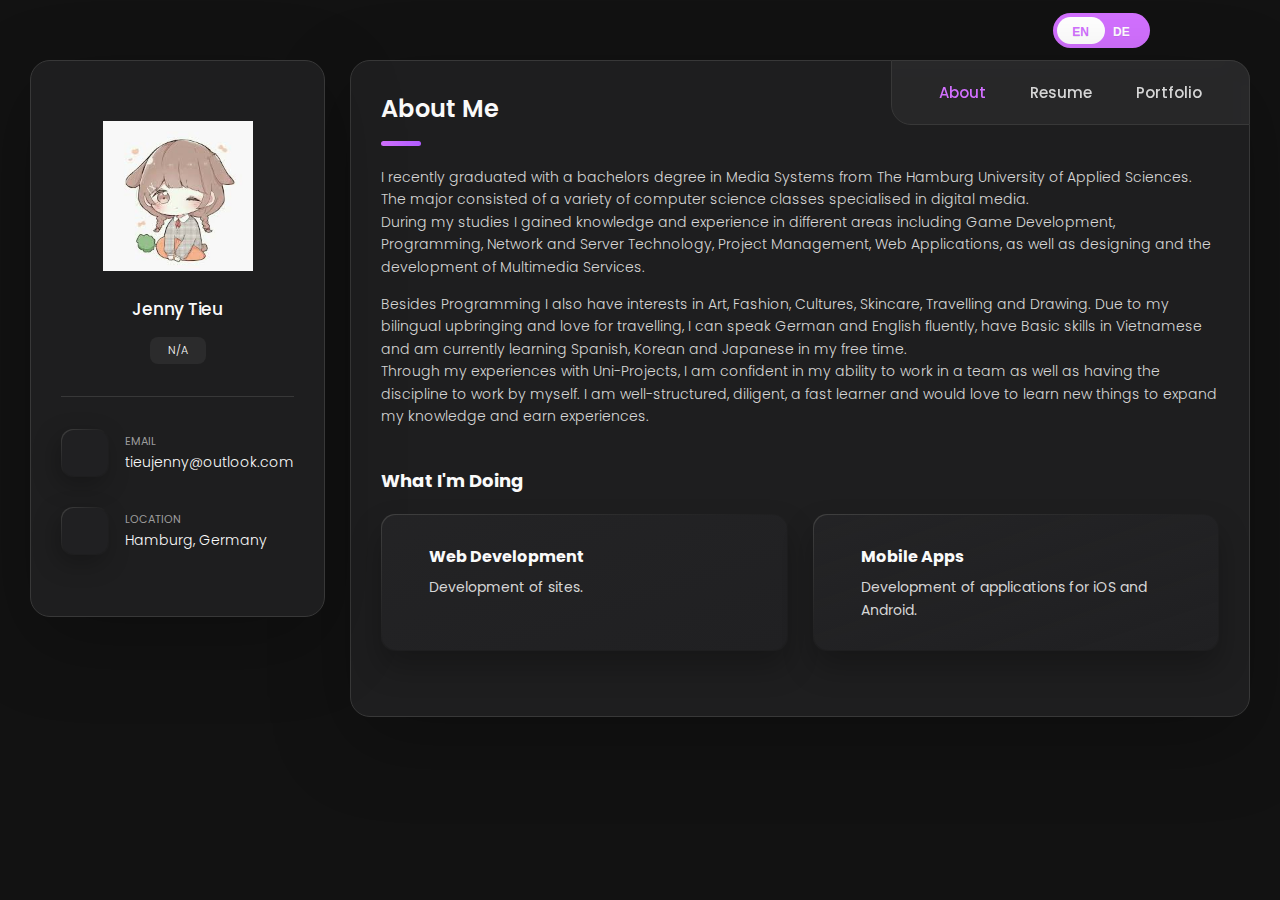
==== index.html @ e211e8f2 "src cor" ====
<!DOCTYPE html>
<html lang="en" class="dark">

<head>
  <meta charset="UTF-8">
  <meta http-equiv="X-UA-Compatible" content="IE=edge">
  <meta name="viewport" content="width=device-width, initial-scale=1.0">
  <title>Jenny - Personal Portfolio</title>

  <!--
    - custom css link
  -->
  <link rel="stylesheet" href="./assets/css/style.css">

  <!--
    - google font link
  -->
  <link rel="preconnect" href="https://fonts.googleapis.com">
  <link rel="preconnect" href="https://fonts.gstatic.com" crossorigin>
  <link href="https://fonts.googleapis.com/css2?family=Poppins:wght@300;400;500;600&display=swap" rel="stylesheet">
</head>

<body>

  <!--
    - #MAIN
  -->
  <div class="element">
    <div class="language-switch">
      <input id="language-toggle" class="check-language-toggle check-language-toggle-round-flat" type="checkbox">
      <label for="language-toggle"></label>
      <span class="on">EN</span>
      <span class="off">DE</span>
    </div>

    <div class="toggle-container">
      <button class="theme-btn light" onclick="setTheme('light')" title="Light mode">
        <ion-icon name="sunny" size="large" color="light"></ion-icon>
      </button>
      <button class="theme-btn dark" onclick="setTheme('dark')" title="Dark mode">
        <ion-icon name="moon" size="large" color="dark"></ion-icon>
      </button>
    </div>

  </div>
  <main>

    <!--
      - #SIDEBAR
    -->


    <aside class="sidebar" data-sidebar>

      <div class="sidebar-info">

        <figure class="avatar-box">
          <img src="./assets/images/images.jpg" alt="Jenny Tieu" width="80">
        </figure>

        <div class="info-content">
          <h1 class="name" title="Jenny Tieu">Jenny Tieu</h1>

          <p class="title">N/A</p>
        </div>

        <button class="info_more-btn" data-sidebar-btn>
          <span>Show Contacts</span>

          <ion-icon name="chevron-down"></ion-icon>
        </button>

      </div>

      <div class="sidebar-info_more">

        <div class="separator"></div>

        <ul class="contacts-list">

          <li class="contact-item">

            <div class="icon-box">
              <ion-icon name="mail-outline"></ion-icon>
            </div>

            <div class="contact-info">
              <p class="contact-title">Email</p>

              <a href="mailto:tieujenny@outlook.com?subject=Feedback&body=Message"
                class="contact-link">tieujenny@outlook.com</a>
            </div>

          </li>




          <li class="contact-item">

            <div class="icon-box">
              <ion-icon name="location-outline"></ion-icon>
            </div>

            <div class="contact-info">
              <p class="contact-title" engText style="display: block;">Location</p>
              <p class="contact-title" deText style="display: none;">Standort</p>

              <address engText style="display: block;">Hamburg, Germany</address>
              <address deText style="display: none;">Hamburg, Deutschland</address>
            </div>

          </li>

        </ul>

        <div class="separator"></div>



      </div>

    </aside>





    <!--
      - #main-content
    -->

    <div class="main-content">

      <!--
        - #NAVBAR
      -->

      <nav class="navbar">

        <ul class="navbar-list">

          <li class="navbar-item">
            <button class="navbar-link  active" data-nav-link>About</button>
          </li>

          <li class="navbar-item">
            <button class="navbar-link" data-nav-link>Resume</button>
          </li>

          <li class="navbar-item">
            <button class="navbar-link" data-nav-link>Portfolio</button>
          </li>

        </ul>

      </nav>





      <!--
        - #ABOUT
      -->

      <article class="about  active" data-page="about">

        <header>
          <h2 class="h2 article-title" engText style="display: block;">About me</h2>
          <h2 class="h2 article-title" deText style="display: none;">Über mich</h2>
        </header>

        <section class="about-text">
          <p engText style="display: block;">
            I recently graduated with a bachelors degree in Media Systems from The Hamburg University of Applied
            Sciences. The major consisted of a variety of computer science classes specialised in digital media. <br>
            During my studies I gained knowledge and experience in different areas including Game Development,
            Programming, Network and Server Technology, Project Management, Web Applications, as well as designing and
            the development of Multimedia Services.
          </p>
          <p deText style="display: none;">
            Ich habe kürzlich meinen Bachelor in Media Systems an der Hochschule für Angewandte Wissenschaften Hamburg
            abgeschlossen. Das Studium bestand aus verschiedenen Informatikkursen mit Schwerpunkt auf digitalen
            Medien.<br>
            Während meines Studiums sammelte ich Kenntnisse und Erfahrungen in verschiedenen Bereichen, darunter
            Spieleentwicklung, Programmierung, Netzwerk- und Servertechnologie, Projektmanagement, Webanwendungen sowie
            Design und Entwicklung von Multimediadiensten.
          </p>
          <p engText style="display: block;">
            Besides Programming I also have interests in Art, Fashion, Cultures, Skincare, Travelling and Drawing. Due
            to my bilingual upbringing and love for travelling, I can speak German and English fluently, have Basic
            skills in Vietnamese and am currently learning Spanish, Korean and Japanese in my free time.<br>
            Through my experiences with Uni-Projects, I am confident in my ability to work in a team as well as having
            the discipline to work by myself. I am well-structured, diligent, a fast learner and would love to learn new
            things to expand my knowledge and earn experiences.
          </p>
          <p deText style="display: none;">
            Neben dem Programmieren interessiere ich mich auch für Kunst, Mode, Kulturen, Hautpflege, Reisen und
            Zeichnen. Aufgrund meiner zweisprachigen Erziehung und meiner Liebe zum Reisen spreche ich fließend Deutsch
            und Englisch, verfüge über Grundkenntnisse in Vietnamesisch und lerne derzeit in meiner Freizeit Spanisch,
            Koreanisch und Japanisch.<br>
            Durch meine Erfahrungen mit Uni-Projekten bin ich zuversichtlich, dass ich sowohl im Team arbeiten kann als
            auch die Disziplin habe, alleine zu arbeiten. Ich bin strukturiert, fleißig, lerne schnell und würde gerne
            Neues lernen, um mein Wissen zu erweitern und Erfahrungen zu sammeln.
          </p>
        </section>


        <!--
          - service
        -->

        <section class="service">

          <h3 class="h3 service-title" engText style="display: block;">What i'm doing</h3>
          <h3 class="h3 service-title" deText style="display: none;">Was ich mache</h3>

          <ul class="service-list">


            <li class="service-item">

              <div class="service-icon-box">
                <ion-icon class="big-icons" name="code-working-outline"></ion-icon>
              </div>

              <div class="service-content-box">
                <h4 class="h4 service-item-title" engText style="display: block;">Web development</h4>
                <h4 class="h4 service-item-title" deText style="display: none;">Webentwicklung</h4>

                <p class="service-item-text" engText style="display: block;">
                  Development of sites.
                </p>
                <p class="service-item-text" deText style="display: none;">
                  Erstellen von Webseiten.
                </p>
              </div>

            </li>

            <li class="service-item">

              <div class="service-icon-box">
                <ion-icon class="big-icons" name="phone-portrait-outline"></ion-icon>
              </div>

              <div class="service-content-box">
                <h4 class="h4 service-item-title" engText style="display: block;">Mobile apps</h4>
                <h4 class="h4 service-item-title" deText style="display: none;">Mobile Apps</h4>

                <p class="service-item-text" engText style="display: block;">
                  Development of applications for iOS and Android.
                </p>
                <p class="service-item-text" deText style="display: none;">
                  Entwicklung von Anwendungen für iOS und Android.
                </p>
              </div>

            </li>


          </ul>

        </section>





      </article>





      <!--
        - #RESUME
      -->

      <article class="resume" data-page="resume">

        <header>
          <h2 class="h2 article-title">Resume</h2>
        </header>

        <section class="timeline">

          <div class="title-wrapper">
            <div class="icon-box">
              <ion-icon name="book-outline"></ion-icon>
            </div>

            <h3 class="h3" engText style="display: block;">Education</h3>
            <h3 class="h3" deText style="display: none;">Ausbildung</h3>
          </div>

          <ol class="timeline-list">

            <li class="timeline-item">

              <h4 class="h4 timeline-item-title" engText style="display: block;">Hamburg University of Applied Sciences
              </h4>
              <h4 class="h4 timeline-item-title" deText style="display: none;">Hochschule für Angewandte Wissenschaften
                Hamburg</h4>

              <span>2019 — 2024</span>

              <p class="timeline-text" engText style="display: block;">
                Bachelor of Science (B.Sc.)<br>
                • Major: Media Systems<br>
                • Department: Medientechnik<br>
                • Bachelor-Thesis: „Text-to-Image: Potentials and challenges for the commercial application of
                Image generators“<br>
                • Final Grade: 1.6 (good)

              </p>
              <p class="timeline-text" deText style="display: none;">
                Bachelor of Science (B.Sc.)<br>
                • Studiengang: Media Systems<br>
                • Department: Medientechnik<br>
                • Bachelor-Thesis: „Text-to-Image: Potenziale und Herausforderungen für die kommerzielle Anwendung von
                Bildgeneratoren“<br>
                • Abschlussnote: 1.6 (gut)

              </p>

            </li>


            <li class="timeline-item">

              <h4 class="h4 timeline-item-title">Sankt-Ansgar-Schule</h4>

              <span>2008 — 2016</span>

              <p class="timeline-text" engText style="display: block;">
                state-recognized Catholic private school<br>
                • School Profile: Art/ History<br>
                • Advanced courses: Math, English<br>
                • Final Grade: 1.8 (good)
              </p>

              <p class="timeline-text" deText style="display: none;">
                staatlich anerkannte katholische Privatschule<br>
                • Oberstufenprofil: Kunst/ Geschichte<br>
                • Leistungskurse: Mathe, Englisch<br>
                • Abiturnote: 1.8 (gut)
              </p>

            </li>

          </ol>

        </section>

        <section class="timeline">

          <div class="title-wrapper">
            <div class="icon-box">
              <ion-icon name="construct-outline"></ion-icon>
            </div>

            <h3 class="h3" engText style="display: block;">Experience</h3>
            <h3 class="h3" deText style="display: none;">Erfahrungen</h3>
          </div>

          <ol class="timeline-list">


            <li class="timeline-item">

              <h4 class="h4 timeline-item-title">Student</h4>

              <span>? — Present</span>

              <p class="timeline-text" engText style="display: block;">
                I currently don't have any work experience besides having worked in retail for 1 1/2 years before
                starting my studies.
              </p>

              <p class="timeline-text" deText style="display: none;">
                Ich habe derzeit keine Berufserfahrung, außer dass ich vor Beginn meines Studiums 1 1/2 Jahre im
                Einzelhandel gearbeitet habe.
              </p>

            </li>

          </ol>

        </section>

        <section class="skill">

          <h3 class="h3 skills-title" engText style="display: block;">My skills</h3>
          <h3 class="h3 skills-title" deText style="display: none;">Meine Skills</h3>

          <ul class="skills-list content-card">

            <li class="skills-item">

              <div class="title-wrapper">
                <h5 class="h5">Something</h5>
                <data value="80">80%</data>
              </div>

              <div class="skill-progress-bg">
                <div class="skill-progress-fill" style="width: 80%;"></div>
              </div>

            </li>

            <li class="skills-item">

              <div class="title-wrapper">
                <h5 class="h5">Graphic design</h5>
                <data value="70">70%</data>
              </div>

              <div class="skill-progress-bg">
                <div class="skill-progress-fill" style="width: 70%;"></div>
              </div>

            </li>

            <li class="skills-item">

              <div class="title-wrapper">
                <h5 class="h5">Branding</h5>
                <data value="90">90%</data>
              </div>

              <div class="skill-progress-bg">
                <div class="skill-progress-fill" style="width: 90%;"></div>
              </div>

            </li>

            <li class="skills-item">

              <div class="title-wrapper">
                <h5 class="h5">WordPress</h5>
                <data value="50">50%</data>
              </div>

              <div class="skill-progress-bg">
                <div class="skill-progress-fill" style="width: 50%;"></div>
              </div>

            </li>

          </ul>

        </section>

      </article>





      <!--
        - #PORTFOLIO
      -->

      <article class="portfolio" data-page="portfolio">

        <header>
          <h2 class="h2 article-title">Portfolio</h2>
        </header>

        <section class="projects">

          <ul class="filter-list">

            <li class="filter-item">
              <button class="active" data-filter-btn>All</button>
            </li>

            <li class="filter-item">
              <button data-filter-btn>Applications</button>
            </li>

            <li class="filter-item">
              <button data-filter-btn>Web development</button>
            </li>

          </ul>

          <div class="filter-select-box">

            <button class="filter-select" data-select>

              <div class="select-value" data-selecct-value>Select category</div>

              <div class="select-icon">
                <ion-icon name="chevron-down"></ion-icon>
              </div>

            </button>

            <ul class="select-list">

              <li class="select-item">
                <button data-select-item>All</button>
              </li>

              <li class="select-item">
                <button data-select-item>Applications</button>
              </li>

              <li class="select-item">
                <button data-select-item>Web development</button>
              </li>

            </ul>

          </div>

          <ul class="project-list">

            <li class="project-item  active" data-filter-item data-category="web development">
              <a id="hanxiiiWebBtn" modalBtn>

                <figure class="project-img">
                  <div class="project-item-icon-box">
                    <ion-icon name="eye-outline"></ion-icon>
                  </div>

                  <img src="./assets/images/dark_red_logo.png" alt="finance" loading="lazy">
                </figure>

                <h3 class="project-title">Hanxiii - Fashion Shop</h3>

                <p class="project-category">Web development</p>

              </a>
            </li>

            <li class="project-item  active" data-filter-item data-category="applications">
              <a id="hanxiiiAppBtn" modalBtn>

                <figure class="project-img">
                  <div class="project-item-icon-box">
                    <ion-icon name="eye-outline"></ion-icon>
                  </div>

                  <img src="./assets/images/dark_red_logo.png" alt="Hanxiii Icon" loading="lazy">
                </figure>

                <h3 class="project-title">Hanxiii - Fashion Shop</h3>

                <p class="project-category">Applications</p>

              </a>
            </li>

            <li class="project-item  active" data-filter-item data-category="web development">
              <a id="luckycatBtn" modalBtn>

                <figure class="project-img">
                  <div class="project-item-icon-box">
                    <ion-icon name="eye-outline"></ion-icon>
                  </div>

                  <img src="./assets/images/LuckyCatIcon.png" alt="Lucky Cat Icon" loading="lazy">
                </figure>

                <h3 class="project-title">Lucky Cat - Figurine Collector</h3>

                <p class="project-category">Web development</p>

              </a>
            </li>


            <li class="project-item  active" data-filter-item data-category="applications">
              <a id="rawrBtn" modalBtn>

                <figure class="project-img">
                  <div class="project-item-icon-box">
                    <ion-icon name="eye-outline"></ion-icon>
                  </div>

                  <img src="./assets/images/RawrIcon.png" alt="RAWr Icon" loading="lazy">
                </figure>

                <h3 class="project-title">RAWr - Artist App</h3>

                <p class="project-category">Applications</p>

              </a>
            </li>



            <li class="project-item  active" data-filter-item data-category="applications">
              <a id="froggerBtn" modalBtn>

                <figure class="project-img">
                  <div class="project-item-icon-box">
                    <ion-icon name="eye-outline"></ion-icon>
                  </div>

                  <img src="./assets/images/froggerIcon.png" alt="Frogger Icon" loading="lazy">
                </figure>

                <h3 class="project-title">Frogger - Social Media App</h3>

                <p class="project-category">Applications</p>

              </a>
            </li>



          </ul>

        </section>

      </article>



    </div>



  </main>

  <!-- The Modal -->
  <div id="hanxiiiWebModal" class="modal" project-modal>

    <div class="modal-content">
      <div class="modal-header">
        <span class="close">&times;</span>
        <h2>Hanxiii Web</h2>
      </div>
      <div class="modal-body">
        <img class="portfolio-icon" src="./assets/images/dark_red_logo.png" alt="">
        <div class="app-description">
          <br>
          <p engText style="display: block;"><b>Contributors:</b><br> Jenny Tieu</p>
          <p deText style="display: none;"><b>Mitwirkende:</b><br> Jenny Tieu</p>
          <br>
          <p engText style="display: block;"><b>Project type:</b><br> Private-Project</p>
          <p deText style="display: none;"><b>Projektart:</b><br> Privates Projekt</p><br>
          <p engText style="display: block;"><b>Description:</b> <br>Coming soon</p>
          <p deText style="display: none;"><b>Beschreibung:</b> <br>Demnächst</p>

          <br>
          <p engText style="display: block;"><b>Implemented with:</b> <br>Visual Studio Code, Javascript, HTML, CSS und
            Node.js</p>
          <p deText style="display: none;"><b>Umsetzung mit:</b> <br>Visual Studio Code, Javascript, HTML, CSS und
            Node.js</p><br>
          <img class="portfolio-image" src="" alt="">

        </div>
      </div>
      <div class="modal-footer">
        <a href="https://github.com/JennyTieu/Hanxi">click here to see the code</a>
      </div>
    </div>

  </div>

  <div id="hanxiiAppModal" class="modal" project-modal>

    <div class="modal-content">
      <div class="modal-header">
        <span class="close">&times;</span>
        <h2>Hanxiii App</h2>
      </div>
      <div class="modal-body">
        <img class="portfolio-icon" src="./assets/images/dark_red_logo.png" alt="">
        <div class="app-description">
          <br>
          <p engText style="display: block;"><b>Contributors:</b><br> Jenny Tieu</p>
          <p deText style="display: none;"><b>Mitwirkende:</b><br> Jenny Tieu</p>
          <br>
          <p engText style="display: block;"><b>Project type:</b><br> Private-Project</p>
          <p deText style="display: none;"><b>Projektart:</b><br> Privates Projekt</p><br>
          <p engText style="display: block;"><b>Description:</b> <br>Coming soon</p>
          <p deText style="display: none;"><b>Beschreibung:</b> <br>Demnächst</p>

          <br>
          <p engText style="display: block;"><b>Implemented with:</b> <br>Visual Studio Coder, Expo CLI, React Native,
            JavaScript, Node.js</p>
          <p deText style="display: none;"><b>Umsetzung mit:</b> <br>Visual Studio Coder, Expo CLI, React Native,
            JavaScript, Node.js</p><br>
          <img class="portfolio-image" src="" alt="">

        </div>
      </div>
      <div class="modal-footer">
        <a href="#">click here to see the code</a>
      </div>
    </div>

  </div>

  <div id="luckycatModal" class="modal" project-modal>

    <div class="modal-content">
      <div class="modal-header">
        <span class="close">&times;</span>
        <h2>Lucky Cat</h2>
      </div>
      <div class="modal-body">
        <img class="portfolio-icon" src="./assets/images/LuckyCatIcon.png" alt="">
        <div class="app-description">
          <br>
          <p engText style="display: block;"><b>Contributors:</b><br> Anna Van, Jasmin Seeliger, Jenny Tieu</p>
          <p deText style="display: none;"><b>Mitwirkende:</b><br> Anna Van, Jasmin Seeliger, Jenny Tieu</p>
          <br>
          <p engText style="display: block;"><b>Project type:</b><br> Uni-Project</p>
          <p deText style="display: none;"><b>Projektart:</b><br> Uni-Projekt</p><br>
          <p engText style="display: block;"><b>Description:</b> <br>Lucky Cat is a website for figure collectors and
            was
            inspired by various Online shops and price comparison websites. With functions such as rating or saving your
            favorite figurines/Must-Haves, as well as price comparisons from selected shops can make the purchase
            decision easier
            for figurine lovers.</p>
          <p deText style="display: none;"><b>Beschreibung:</b> <br>Lucky Cat ist eine Webseite für Figuren Sammler und
            wurde
            von verschiedenen
            Online-Shops, sowie Preisvergleich-Webseiten inspiriert. Mit Funktionen, wie das Abspeichern von
            Lieblingsfiguren
            bzw. Must-Haves, das Bewerten von Figuren und Preisvergleiche bei ausgewählten Shops, kann die
            Kaufentscheidung
            für Figuren-Liebhaber erleichtert
            werden. </p>

          <br>
          <p engText style="display: block;"><b>Implemented with:</b> <br>Visual Studio Code, Javascript, HTML, CSS und
            Node.js</p>
          <p deText style="display: none;"><b>Umsetzung mit:</b> <br>Visual Studio Code, Javascript, HTML, CSS und
            Node.js</p>
          <br>
          <img class="portfolio-image" src="./assets/images/LuckyCatScreens.png" alt="">

        </div>
      </div>
      <div class="modal-footer">
        <a href="https://github.com/JennyTieu/ProjektB">click here to see the code</a>
      </div>
    </div>

  </div>

  <div id="rawrModal" class="modal" project-modal>

    <div class="modal-content">
      <div class="modal-header">
        <span class="close">&times;</span>
        <h2>RAWr</h2>
      </div>
      <div class="modal-body">
        <img class="portfolio-icon" src="./assets/images/RawrIcon.png" alt="">
        <div class="app-description">
          <br>
          <p engText style="display: block;"><b>Contributors:</b><br> Jasmin Seeliger, Jenny Tieu</p>
          <p deText style="display: none;"><b>Mitwirkende:</b><br> Jasmin Seeliger, Jenny Tieu</p>
          <br>
          <p engText style="display: block;"><b>Project type:</b><br> Uni-Project</p>
          <p deText style="display: none;"><b>Projektart:</b><br> Uni-Projekt</p><br>
          <p engText style="display: block;"><b>Description:</b> <br>RAWr is a drawing reference app for Android. The
            app is
            designed to make it easier for artists to organize drawing references that are
            necessary for the creation of new artworks.</p>
          <p deText style="display: none;"><b>Beschreibung:</b> <br>RAWr ist eine Zeichenreferenz-App für Android. Die
            App
            soll Künstlern die Organisation von Zeichenreferenzen erleichtern, die
            für die Kreation von neuen Kunstwerken nötig sind.</p>
          <br>
          <p engText style="display: block;"><b>Implemented with:</b> <br>Visual Studio Coder, Expo CLI, React Native,
            JavaScript, Node.js</p>
          <p deText style="display: none;"><b>Umsetzung mit:</b> <br>Visual Studio Code, Expo CLI, React Native,
            JavaScript,
            Node.js</p><br>
          <img class="portfolio-image" src="./assets/images/rawrScreens.jpg" alt="">
        </div>
      </div>
      <div class="modal-footer">
        <a href="https://github.com/JennyTieu/RAWr">click here to see the code</a>
      </div>
    </div>

  </div>

  <div id="froggerModal" class="modal" project-modal>

    <div class="modal-content">
      <div class="modal-header">
        <span class="close">&times;</span>
        <h2>Frogger</h2>
      </div>
      <div class="modal-body">
        <img class="portfolio-icon" src="./assets/images/froggerIcon.png" alt="">
        <div class="app-description">
          <br>
          <p engText style="display: block;"><b>Contributors:</b><br> Anna Van, Jasmin Seeliger, Jenny Tieu</p>
          <p deText style="display: none;"><b>Mitwirkende:</b><br> Anna Van, Jasmin Seeliger, Jenny Tieu</p>
          <br>
          <p engText style="display: block;"><b>Project type:</b><br> Uni-Project</p>
          <p deText style="display: none;"><b>Projektart:</b><br> Uni-Projekt</p><br>
          <p engText style="display: block;"><b>Description:</b> <br>Frogger is a social media based app for Android.
            The app
            was inspired by apps like Twitter and Facebook.</p>
          <p deText style="display: none;"><b>Beschreibung:</b> <br>Frogger ist eine auf Social-Media basierte App für
            Android.
            Die App wurde von Apps, wie Twitter und Facebook inspiriert.</p>

          <br>
          <p engText style="display: block;"><b>Implemented with:</b> <br>Visual Studio Coder, Expo CLI, React Native,
            JavaScript,
            Node.js</p>
          <p deText style="display: none;"><b>Umsetzung mit:</b> <br>Visual Studio Coder, Expo CLI, React Native,
            JavaScript,
            Node.js</p><br>
          <img class="portfolio-image" src="./assets/images/FroggerScreens.png" alt="">

        </div>
      </div>
      <div class="modal-footer">
        <a href="https://github.com/JennyTieu/Frogger">click here to see the code</a>
      </div>
    </div>

  </div>



  <!--
    - custom js link
  -->
  <script src="./assets/js/script.js"></script>

  <!--
    - ionicon link
  -->
  <script type="module" src="https://unpkg.com/ionicons@7.1.0/dist/ionicons/ionicons.esm.js"></script>
  <script nomodule src="https://unpkg.com/ionicons@7.1.0/dist/ionicons/ionicons.js"></script>

</body>

</html>
---- assets/css/style.css ----
/*-----------------------------------*\
  #style.css
\*-----------------------------------*/


/**
 * copyright 2022 @codewithsadee
 */





/*-----------------------------------*\
  #CUSTOM PROPERTY
\*-----------------------------------*/
@import url('https://fonts.googleapis.com/css2?family=Inter:wght@400;700&display=swap');

/*#DEE4EB, #EAE6EE*/

:root,
:root.light {

    /**
     * colors
     */

    /* gradient */
    --primary-color: #fff;
    --secondary-color: #333;
    --bg-gradient-onyx: linear-gradient(to bottom right, hsl(240, 1%, 25%) 3%, hsl(0, 0%, 19%) 97%);
    --bg-gradient-container: #EAE6EE;
    --bg-gradient-hover: linear-gradient(to bottom right, hsl(281, 100%, 71%) 0%, hsla(36, 100%, 69%, 0) 50%);
    --hover-highlight: linear-gradient(135deg, hsl(306.52deg 63.8% 91.71% / 25.1%) 0%, hsl(290.77deg 100% 83.01% / 0%) 59.86%), hsl(295.49deg 27.08% 91.56%);
    --border-gradient-container: 0;
    --text-gradient: linear-gradient(to right, hsl(281, 100%, 72%), hsl(271, 100%, 68%));

    /* solid */
    --navbarcolor: #EAE6EE;
    --jet: hsl(281deg 3% 83.11%);
    /*outline of big containers*/
    --single-container: hsl(0deg 0% 93.06%);
    /*container color of job title*/
    --icon-container: #EAE6EE;
    --main-content-container: hsla(0, 0%, 100%, 0.856);
    /*background of big containers*/
    --background-color: #DEE4EB;
    /*background*/
    --job-title-color: hsl(0, 0%, 2%);
    /*job decsr text color*/
    --text-color-1: hsl(0, 0%, 0%);
    /*name, header etc text color*/
    --highlight-color: hsl(281deg 94.19% 30.89%);
    /*point color text*/
    --time-line-hi: hsl(281, 54%, 58%);
    /*dates textcolor*/
    --nav-text-color: hsl(0deg 0% 13.53%);
    /*normal tzextcolor*/
    --text-color-2: #000;
    /*portfolio textcolor for application/web devel.*/
    --bittersweet-shimmer: hsl(0, 43%, 51%);

    /**
     * typography
     */

    /* font-family */
    --ff-poppins: 'Poppins', sans-serif;

    /* font-size */
    --fs-1: 24px;
    --fs-2: 18px;
    --fs-3: 17px;
    --fs-4: 16px;
    --fs-5: 15px;
    --fs-6: 14px;
    --fs-7: 13px;
    --fs-8: 11px;

    /* font-weight */
    --fw-300: 300;
    --fw-400: 400;
    --fw-500: 500;
    --fw-600: 600;

    /**
     * shadow
     */

    --shadow-1: 0;
    /*iconshadow*/
    --shadow-2: 0;
    /*What i'm doing container shadow*/
    --shadow-3: 0 16px 40px hsla(0, 0%, 0%, 0.25);
    --shadow-4: 0 25px 50px hsla(0, 0%, 0%, 0.15);
    --shadow-5: 0;
    /*background shadow*/

    /**
     * transition
     */

    --transition-1: 0.25s ease;
    --transition-2: 0.5s ease-in-out;

}

:root.dark {
    --primary-color: #333;
    --secondary-color: #fff;

    --bg-gradient-onyx: linear-gradient(to bottom right,
            hsl(240, 1%, 25%) 3%,
            hsl(0, 0%, 19%) 97%);
    --bg-gradient-container: linear-gradient(to bottom right,
            hsla(240, 1%, 18%, 0.251) 0%,
            hsla(240, 2%, 11%, 0) 100%), hsl(240, 2%, 13%);
    --bg-gradient-hover: linear-gradient(to bottom right,
            hsl(281, 100%, 71%) 0%,
            hsla(36, 100%, 69%, 0) 50%);
    --hover-highlight: linear-gradient(135deg, hsl(306.52deg 63.8% 91.71% / 25.1%) 0%, hsl(290.77deg 100% 83.01% / 0%) 59.86%), hsl(240, 2%, 13%);
    --border-gradient-container: linear-gradient(to bottom right,
            hsl(0, 0%, 25%) 0%,
            hsla(0, 0%, 25%, 0) 50%);
    --text-gradient: linear-gradient(to right,
            hsl(281, 100%, 72%),
            hsl(271, 100%, 68%));

    /* solid */
    --navbarcolor: hsla(240, 1%, 17%, 0.75);
    --jet: hsl(0, 0%, 22%);
    --single-container: hsl(240, 1%, 17%);
    --icon-container: hsl(240, 2%, 13%);
    --main-content-container: hsl(240, 2%, 12%);
    --background-color: hsl(0, 0%, 7%);
    --job-title-color: hsl(0, 0%, 100%);
    --text-color-1: hsl(0, 0%, 98%);
    --highlight-color: hsl(281, 100%, 72%);
    --time-line-hi: hsl(281, 54%, 58%);
    --nav-text-color: hsl(0, 0%, 84%);
    --text-color-2: hsla(0, 0%, 84%, 0.7);
    --bittersweet-shimmer: hsl(0, 43%, 51%);

    /**
     * typography
     */

    /* font-family */
    --ff-poppins: 'Poppins', sans-serif;

    /* font-size */
    --fs-1: 24px;
    --fs-2: 18px;
    --fs-3: 17px;
    --fs-4: 16px;
    --fs-5: 15px;
    --fs-6: 14px;
    --fs-7: 13px;
    --fs-8: 11px;

    /* font-weight */
    --fw-300: 300;
    --fw-400: 400;
    --fw-500: 500;
    --fw-600: 600;

    /**
     * shadow
     */

    --shadow-1: -4px 8px 24px hsla(0, 0%, 0%, 0.25);
    --shadow-2: 0 16px 30px hsla(0, 0%, 0%, 0.25);
    --shadow-3: 0 16px 40px hsla(0, 0%, 0%, 0.25);
    --shadow-4: 0 25px 50px hsla(0, 0%, 0%, 0.15);
    --shadow-5: 0 24px 80px hsla(0, 0%, 0%, 0.25);

    /**
     * transition
     */

    --transition-1: 0.25s ease;
    --transition-2: 0.5s ease-in-out;

}

a {
    color: var(--highlight-color);
}

.element {
    display: flex;
    justify-content: flex-end;
    align-items: center;
    max-width: 1200px;
    margin-inline: auto;
    gap: 25px;
}

.language-switch {
    position: relative;
    display: inline-block;
    margin: 0 5px;
    text-align: center;
}

.language-switch>span {
    position: absolute;
    top: 12px;
    pointer-events: none;
    font-family: 'Helvetica', Arial, sans-serif;
    font-weight: bold;
    font-size: 12px;
    text-transform: uppercase;
    text-shadow: 0 1px 0 rgba(0, 0, 0, .06);
    width: 55%;
    text-align: center;
}

input.check-language-toggle-round-flat:checked~.off {
    color: hsl(281, 100%, 72%);
}

input.check-language-toggle-round-flat:checked~.on {
    color: #fff;
}

.language-switch>span.on {
    left: 0;
    padding-left: 2px;
    color: hsl(281, 100%, 72%);
}

.language-switch>span.off {
    right: 0;
    padding-right: 4px;
    color: #fff;
}

.check-language-toggle {
    position: absolute;
    margin-left: -9999px;
    visibility: hidden;
}

.check-language-toggle+label {
    display: block;
    position: relative;
    cursor: pointer;
    outline: none;
    -webkit-user-select: none;
    -moz-user-select: none;
    -ms-user-select: none;
    user-select: none;
}

input.check-language-toggle-round-flat+label {
    padding: 2px;
    width: 97px;
    height: 35px;
    background-color: hsl(281, 100%, 72%);
    -webkit-border-radius: 60px;
    -moz-border-radius: 60px;
    -ms-border-radius: 60px;
    -o-border-radius: 60px;
    border-radius: 60px;
}

input.check-language-toggle-round-flat+label:before,
input.check-language-toggle-round-flat+label:after {
    display: block;
    position: absolute;
    content: "";
}

input.check-language-toggle-round-flat+label:before {
    top: 2px;
    left: 2px;
    bottom: 2px;
    right: 2px;
    background-color: hsl(281, 100%, 72%);

    -moz-border-radius: 60px;
    -ms-border-radius: 60px;
    -o-border-radius: 60px;
    border-radius: 60px;
}

input.check-language-toggle-round-flat+label:after {
    top: 4px;
    left: 4px;
    bottom: 4px;
    width: 48px;
    background-color: #fff;
    -webkit-border-radius: 52px;
    -moz-border-radius: 52px;
    -ms-border-radius: 52px;
    -o-border-radius: 52px;
    border-radius: 52px;
    -webkit-transition: margin 0.2s;
    -moz-transition: margin 0.2s;
    -o-transition: margin 0.2s;
    transition: margin 0.2s;
}

input.check-language-toggle-round-flat:checked+label {}

input.check-language-toggle-round-flat:checked+label:after {
    margin-left: 40px;
}

/*Theme Color Button*/

.toggle-container {
    position: relative;
    padding: 30px;
}

.theme-btn {
    border-radius: 50%;
    cursor: pointer;
    border: none;
    background-color: transparent;
}

.theme-btn img {
    height: 100%;
    width: 100%;
    object-fit: cover;
}

.theme-btn.light {
    display: none;
}

.dark .theme-btn.dark {
    display: none;
}

.dark .theme-btn.light {
    display: block;
}







.switch {
    position: relative;
    display: inline-block;
    width: 60px;
    height: 34px;
}


.switch input {
    opacity: 0;
    width: 0;
    height: 0;
}

.slider {
    position: absolute;
    cursor: pointer;
    top: 0;
    left: 0;
    right: 0;
    bottom: 0;
    background-color: #ccc;
    -webkit-transition: .4s;
    transition: .4s;
}

.slider:before {
    position: absolute;
    content: "";
    height: 26px;
    width: 26px;
    left: 4px;
    bottom: 4px;
    background-color: white;
    -webkit-transition: .4s;
    transition: .4s;
}

input:checked+.slider {
    background-color: #2196F3;
}

input:focus+.slider {
    box-shadow: 0 0 1px #2196F3;
}

input:checked+.slider:before {
    -webkit-transform: translateX(26px);
    -ms-transform: translateX(26px);
    transform: translateX(26px);
}

/* Rounded sliders */
.slider.round {
    border-radius: 34px;
}

.slider.round:before {
    border-radius: 50%;
}

/*-----------------------------------*\
    #RESET
  \*-----------------------------------*/

*,
*::before,
*::after {
    margin: 0;
    padding: 0;
    box-sizing: border-box;
}

a {
    text-decoration: none;
}

li {
    list-style: none;
}

img,
ion-icon,
a,
button,
time,
span {
    display: block;
}

button {
    font: inherit;
    background: none;
    border: none;
    text-align: left;
    cursor: pointer;
}

input,
textarea {
    display: block;
    width: 100%;
    background: none;
    font: inherit;
}

::selection {
    background: var(--highlight-color);
    color: var(--background-color);
}

:focus {
    outline-color: var(--highlight-color);
}

html {
    font-family: var(--ff-poppins);
}

body {
    background: var(--background-color);
}





/*-----------------------------------*\
    #REUSED STYLE
  \*-----------------------------------*/

.sidebar,
article {
    background: var(--main-content-container);
    border: 1px solid var(--jet);
    border-radius: 20px;
    padding: 15px;
    box-shadow: var(--shadow-1);
    z-index: 1;
}

.separator {
    width: 100%;
    height: 1px;
    background: var(--jet);
    margin: 16px 0;
}

.big-icons {
    color: var(--highlight-color);
    font-size: xxx-large;
}

.icon-box {
    position: relative;
    background: var(--border-gradient-container);
    width: 30px;
    height: 30px;
    border-radius: 8px;
    display: flex;
    justify-content: center;
    align-items: center;
    font-size: 16px;
    color: var(--highlight-color);
    box-shadow: var(--shadow-1);
    z-index: 1;
}

.icon-box::before {
    content: "";
    position: absolute;
    inset: 1px;
    background: var(--icon-container);
    border-radius: inherit;
    z-index: -1;
}

.icon-box ion-icon {
    --ionicon-stroke-width: 35px;
}

article {
    display: none;
}

article.active {
    display: block;
    animation: fade 0.5s ease backwards;
}

@keyframes fade {
    0% {
        opacity: 0;
    }

    100% {
        opacity: 1;
    }
}

.h2,
.h3,
.h4,
.h5 {
    color: var(--text-color-1);
    text-transform: capitalize;
}

.h2 {
    font-size: var(--fs-1);
}

.h3 {
    font-size: var(--fs-2);
}

.h4 {
    font-size: var(--fs-4);
}

.h5 {
    font-size: var(--fs-7);
    font-weight: var(--fw-500);
}

.article-title {
    position: relative;
    padding-bottom: 7px;
}

.article-title::after {
    content: "";
    position: absolute;
    bottom: 0;
    left: 0;
    width: 30px;
    height: 3px;
    background: var(--text-gradient);
    border-radius: 3px;
}

.has-scrollbar::-webkit-scrollbar {
    width: 5px;
    /* for vertical scrollbar */
    height: 5px;
    /* for horizontal scrollbar */
}

.has-scrollbar::-webkit-scrollbar-track {
    background: var(--single-container);
    border-radius: 5px;
}

.has-scrollbar::-webkit-scrollbar-thumb {
    background: var(--highlight-color);
    border-radius: 5px;
}

.has-scrollbar::-webkit-scrollbar-button {
    width: 20px;
}

.content-card {
    position: relative;
    background: var(--border-gradient-container);
    padding: 15px;
    padding-top: 45px;
    border-radius: 14px;
    box-shadow: var(--shadow-2);
    cursor: pointer;
    z-index: 1;
}

.content-card::before {
    content: "";
    position: absolute;
    inset: 1px;
    background: var(--bg-gradient-container);
    border-radius: inherit;
    z-index: -1;
}





/*-----------------------------------*\
    #MAIN
  \*-----------------------------------*/

main {
    /* margin: 15px 12px; */
    margin-bottom: 75px;
    min-width: 259px;
}





/*-----------------------------------*\
    #SIDEBAR
  \*-----------------------------------*/

.sidebar {
    margin-bottom: 15px;
    max-height: 112px;
    overflow: hidden;
    transition: var(--transition-2);
}

.sidebar.active {
    max-height: 405px;
}

.sidebar-info {
    position: relative;
    display: flex;
    justify-content: flex-start;
    align-items: center;
    gap: 15px;
}

.avatar-box {
    background: var(--bg-gradient-onyx);
    border-radius: 20px;
}

.info-content .name {
    color: var(--text-color-1);
    font-size: var(--fs-3);
    font-weight: var(--fw-500);
    letter-spacing: -0.25px;
    margin-bottom: 10px;
}

.info-content .title {
    color: var(--job-title-color);
    background: var(--single-container);
    font-size: var(--fs-8);
    font-weight: var(--fw-300);
    width: max-content;
    padding: 3px 12px;
    border-radius: 8px;
}

.info_more-btn {
    position: absolute;
    top: -15px;
    right: -15px;
    border-radius: 0 15px;
    font-size: 13px;
    color: var(--highlight-color);
    background: var(--border-gradient-container);
    padding: 10px;
    box-shadow: var(--shadow-2);
    transition: var(--transition-1);
    z-index: 1;
}

.info_more-btn::before {
    content: "";
    position: absolute;
    inset: 1px;
    border-radius: inherit;
    background: var(--bg-gradient-container);
    transition: var(--transition-1);
    z-index: -1;
}

.info_more-btn:hover,
.info_more-btn:focus {
    background: var(--bg-gradient-hover);
}

.info_more-btn:hover::before,
.info_more-btn:focus::before {
    background: var(--hover-highlight);
}

.info_more-btn span {
    display: none;
}

.sidebar-info_more {
    opacity: 0;
    visibility: hidden;
    transition: var(--transition-2);
}

.sidebar.active .sidebar-info_more {
    opacity: 1;
    visibility: visible;
}

.contacts-list {
    display: grid;
    grid-template-columns: 1fr;
    gap: 16px;
}

.contact-item {
    min-width: 100%;
    display: flex;
    align-items: center;
    gap: 16px;
}

.contact-info {
    max-width: calc(100% - 46px);
    width: calc(100% - 46px);
}

.contact-title {
    color: var(--text-color-2);
    font-size: var(--fs-8);
    text-transform: uppercase;
    margin-bottom: 2px;
}

.contact-info :is(.contact-link, time, address) {
    color: var(--text-color-1);
    font-size: var(--fs-7);
}

.contact-info address {
    font-style: normal;
}

.social-list {
    display: flex;
    justify-content: flex-start;
    align-items: center;
    gap: 15px;
    padding-bottom: 4px;
    padding-left: 7px;
}

.social-item .social-link {
    color: var(--text-color-2);
    font-size: 18px;
}


.social-item .social-link:hover {
    color: var(--nav-text-color);
}





/*-----------------------------------*\
    #NAVBAR
  \*-----------------------------------*/

.navbar {
    position: fixed;
    bottom: 0;
    left: 0;
    width: 100%;
    background: var(--navbarcolor);
    backdrop-filter: blur(10px);
    border: 1px solid var(--jet);
    border-radius: 12px 12px 0 0;
    box-shadow: var(--shadow-2);
    z-index: 5;
}

.navbar-list {
    display: flex;
    flex-wrap: wrap;
    justify-content: center;
    align-items: center;
    padding: 0 10px;
}

.navbar-link {
    color: var(--nav-text-color);
    font-size: var(--fs-8);
    padding: 20px 7px;
    transition: color var(--transition-1);
}

.navbar-link:hover,
.navbar-link:focus {
    color: var(--text-color-2);
}

.navbar-link.active {
    color: var(--highlight-color);
}





/*-----------------------------------*\
    #ABOUT
  \*-----------------------------------*/

.about .article-title {
    margin-bottom: 15px;
}

.about-text {
    color: var(--nav-text-color);
    font-size: var(--fs-6);
    font-weight: var(--fw-300);
    line-height: 1.6;
}

.about-text p {
    margin-bottom: 15px;
}



/**
   * #service 
   */

.service {
    margin-bottom: 35px;
}

.service-title {
    margin-bottom: 20px;
}

.service-list {
    display: grid;
    grid-template-columns: 1fr;
    gap: 20px;
}

.service-item {
    position: relative;
    background: var(--border-gradient-container);
    padding: 20px;
    border-radius: 14px;
    box-shadow: var(--shadow-2);
    z-index: 1;
}

.service-item::before {
    content: "";
    position: absolute;
    inset: 1px;
    background: var(--bg-gradient-container);
    border-radius: inherit;
    z-index: -1;
}

.service-icon-box {
    margin-bottom: 10px;
}

.service-icon-box img {
    margin: auto;
}

.service-content-box {
    text-align: center;
}

.service-item-title {
    margin-bottom: 7px;
}

.service-item-text {
    color: var(--nav-text-color);
    font-size: var(--fs-6);
    font-weight: var(--fw-3);
    line-height: 1.6;
}


/**
   * #testimonials 
   */

.testimonials {
    margin-bottom: 30px;
}

.testimonials-title {
    margin-bottom: 20px;
}

.testimonials-list {
    display: flex;
    justify-content: flex-start;
    align-items: flex-start;
    gap: 15px;
    margin: 0 -15px;
    padding: 25px 15px;
    padding-bottom: 35px;
    overflow-x: auto;
    scroll-behavior: smooth;
    overscroll-behavior-inline: contain;
    scroll-snap-type: inline mandatory;
}

.testimonials-item {
    min-width: 100%;
    scroll-snap-align: center;
}

.testimonials-avatar-box {
    position: absolute;
    top: 0;
    left: 0;
    transform: translate(15px, -25px);
    background: var(--bg-gradient-onyx);
    border-radius: 14px;
    box-shadow: var(--shadow-1);
}

.testimonials-item-title {
    margin-bottom: 7px;
}

.testimonials-text {
    color: var(--nav-text-color);
    font-size: var(--fs-6);
    font-weight: var(--fw-300);
    line-height: 1.6;
    display: -webkit-box;
    line-clamp: 4;
    -webkit-line-clamp: 4;
    -webkit-box-orient: vertical;
    overflow: hidden;
}


/**
   * #testimonials-modal
   */

.modal-container {
    position: fixed;
    top: 0;
    left: 0;
    width: 100%;
    height: 100%;
    display: flex;
    justify-content: center;
    align-items: center;
    overflow-y: auto;
    overscroll-behavior: contain;
    z-index: 20;
    pointer-events: none;
    visibility: hidden;
}

.modal-container::-webkit-scrollbar {
    display: none;
}

.modal-container.active {
    pointer-events: all;
    visibility: visible;
}

.overlay {
    position: fixed;
    top: 0;
    left: 0;
    width: 100%;
    height: 100vh;
    background: hsl(0, 0%, 5%);
    opacity: 0;
    visibility: hidden;
    pointer-events: none;
    z-index: 1;
    transition: var(--transition-1);
}

.overlay.active {
    opacity: 0.8;
    visibility: visible;
    pointer-events: all;
}

.testimonials-modal {
    background: var(--main-content-container);
    position: relative;
    padding: 15px;
    margin: 15px 12px;
    border: 1px solid var(--jet);
    border-radius: 14px;
    box-shadow: var(--shadow-5);
    transform: scale(1.2);
    opacity: 0;
    transition: var(--transition-1);
    z-index: 2;
}

.modal-container.active .testimonials-modal {
    transform: scale(1);
    opacity: 1;
}

.modal-close-btn {
    position: absolute;
    top: 15px;
    right: 15px;
    background: var(--single-container);
    border-radius: 8px;
    width: 32px;
    height: 32px;
    display: flex;
    justify-content: center;
    align-items: center;
    color: var(--text-color-1);
    font-size: 18px;
    opacity: 0.7;
}

.modal-close-btn:hover,
.modal-close-btn:focus {
    opacity: 1;
}

.modal-close-btn ion-icon {
    --ionicon-stroke-width: 50px;
}

.modal-avatar-box {
    background: var(--bg-gradient-onyx);
    width: max-content;
    border-radius: 14px;
    margin-bottom: 15px;
    box-shadow: var(--shadow-2);
}

.modal-img-wrapper>img {
    display: none;
}

.modal-title {
    margin-bottom: 4px;
}

.modal-content time {
    font-size: var(--fs-6);
    color: var(--text-color-2);
    font-weight: var(--fw-300);
    margin-bottom: 10px;
}

.modal-content p {
    color: var(--nav-text-color);
    font-size: var(--fs-6);
    font-weight: var(--fw-300);
    line-height: 1.6;
}


/**
   * #clients 
   */

.clients {
    margin-bottom: 15px;
}

.clients-list {
    display: flex;
    justify-content: flex-start;
    align-items: flex-start;
    gap: 15px;
    margin: 0 -15px;
    padding: 25px;
    padding-bottom: 25px;
    overflow-x: auto;
    scroll-behavior: smooth;
    overscroll-behavior-inline: contain;
    scroll-snap-type: inline mandatory;
    scroll-padding-inline: 25px;
}

.clients-item {
    min-width: 50%;
    scroll-snap-align: start;
}

.clients-item img {
    width: 100%;
    filter: grayscale(1);
    transition: var(--transition-1);
}

.clients-item img:hover {
    filter: grayscale(0);
}





/*-----------------------------------*\
    #RESUME
  \*-----------------------------------*/

.article-title {
    margin-bottom: 30px;
}


/**
   * education and experience 
   */

.timeline {
    margin-bottom: 30px;
}

.timeline .title-wrapper {
    display: flex;
    align-items: center;
    gap: 15px;
    margin-bottom: 25px;
}

.timeline-list {
    font-size: var(--fs-6);
    margin-left: 45px;
}

.timeline-item {
    position: relative;
}

.timeline-item:not(:last-child) {
    margin-bottom: 20px;
}

.timeline-item-title {
    font-size: var(--fs-6);
    line-height: 1.3;
    margin-bottom: 7px;
}

.timeline-list span {
    color: var(--time-line-hi);
    font-weight: var(--fw-400);
    line-height: 1.6;
}

.timeline-item:not(:last-child)::before {
    content: "";
    position: absolute;
    top: -25px;
    left: -30px;
    width: 1px;
    height: calc(100% + 50px);
    background: var(--jet);
}

.timeline-item::after {
    content: "";
    position: absolute;
    top: 5px;
    left: -33px;
    height: 6px;
    width: 6px;
    background: var(--text-gradient);
    border-radius: 50%;
    box-shadow: 0 0 0 4px var(--jet);
}

.timeline-text {
    color: var(--nav-text-color);
    font-weight: var(--fw-300);
    line-height: 1.6;
}


/**
   * skills 
   */

.skills-title {
    margin-bottom: 20px;
}

.skills-list {
    padding: 20px;
}


.skills-item:not(:last-child) {
    margin-bottom: 15px;
}

.skill .title-wrapper {
    display: flex;
    align-items: center;
    gap: 5px;
    margin-bottom: 8px;
}

.skill .title-wrapper data {
    color: var(--nav-text-color);
    font-size: var(--fs-7);
    font-weight: var(--fw-300);
}

.skill-progress-bg {
    background: var(--jet);
    width: 100%;
    height: 8px;
    border-radius: 10px;
}

.skill-progress-fill {
    background: var(--text-gradient);
    height: 100%;
    border-radius: inherit;
}





/*-----------------------------------*\
    #PORTFOLIO
  \*-----------------------------------*/

.filter-list {
    display: none;
}

.filter-select-box {
    position: relative;
    margin-bottom: 25px;
}

.filter-select {
    background: var(--main-content-container);
    color: var(--nav-text-color);
    display: flex;
    justify-content: space-between;
    align-items: center;
    width: 100%;
    padding: 12px 16px;
    border: 1px solid var(--jet);
    border-radius: 14px;
    font-size: var(--fs-6);
    font-weight: var(--fw-300);
}

.filter-select.active .select-icon {
    transform: rotate(0.5turn);
}

.select-list {
    background: var(--main-content-container);
    position: absolute;
    top: calc(100% + 6px);
    width: 100%;
    padding: 6px;
    border: 1px solid var(--jet);
    border-radius: 14px;
    z-index: 2;
    opacity: 0;
    visibility: hidden;
    pointer-events: none;
    transition: 0.15s ease-in-out;
}

.filter-select.active+.select-list {
    opacity: 1;
    visibility: visible;
    pointer-events: all;
}

.select-item button {
    background: var(--main-content-container);
    color: var(--nav-text-color);
    font-size: var(--fs-6);
    font-weight: var(--fw-300);
    text-transform: capitalize;
    width: 100%;
    padding: 8px 10px;
    border-radius: 8px;
}

.select-item button:hover {
    --main-content-container: hsl(240, 2%, 20%);
}

.project-list {
    display: grid;
    grid-template-columns: 1fr;
    gap: 30px;
    margin-bottom: 10px;
}

.project-item {
    display: none;
}

.project-item.active {
    display: block;
    animation: scaleUp 0.25s ease forwards;
}

@keyframes scaleUp {
    0% {
        transform: scale(0.5);
    }

    100% {
        transform: scale(1);
    }
}

.project-item>a {
    width: 100%;
}

.project-img {
    position: relative;
    width: 100%;
    height: 200px;
    border-radius: 16px;
    overflow: hidden;
    margin-bottom: 15px;
}

.project-img::before {
    content: "";
    position: absolute;
    top: 0;
    left: 0;
    width: 100%;
    height: 100%;
    background: transparent;
    z-index: 1;
    transition: var(--transition-1);
}

.project-item>a:hover .project-img::before {
    background: hsla(0, 0%, 0%, 0.5);
}

.project-item-icon-box {
    --scale: 0.8;

    background: var(--jet);
    color: var(--highlight-color);
    position: absolute;
    top: 50%;
    left: 50%;
    transform: translate(-50%, -50%) scale(var(--scale));
    font-size: 20px;
    padding: 18px;
    border-radius: 12px;
    opacity: 0;
    z-index: 1;
    transition: var(--transition-1);
}

.project-item>a:hover .project-item-icon-box {
    --scale: 1;
    opacity: 1;
}

.project-item-icon-box ion-icon {
    --ionicon-stroke-width: 50px;
}

.project-img img {
    background-color: var(--background-color);
    width: 100%;
    height: 200px;
    object-fit: contain;
    transition: var(--transition-1);
}

.project-item>a:hover img {
    transform: scale(1.1);
}

.project-title,
.project-category {
    margin-left: 10px;
}

.project-title {
    color: var(--text-color-1);
    font-size: var(--fs-5);
    font-weight: var(--fw-400);
    text-transform: capitalize;
    line-height: 1.3;
}

.project-category {
    color: var(--text-color-2);
    font-size: var(--fs-6);
    font-weight: var(--fw-300);
}

.portfolio-icon {
    height: 200px;
    width: 200px;
    border-radius: 15px;
    display: block;
    object-fit: contain;
    margin-left: auto;
    margin-right: auto;
}

.portfolio-image {
    width: 100%;
    display: block;
    margin-left: auto;
    margin-right: auto;
}





/*-----------------------------------*\
    #BLOG
  \*-----------------------------------*/

.blog-posts {
    margin-bottom: 10px;
}

.blog-posts-list {
    display: grid;
    grid-template-columns: 1fr;
    gap: 20px;
}

.blog-post-item>a {
    position: relative;
    background: var(--border-gradient-container);
    height: 100%;
    box-shadow: var(--shadow-4);
    border-radius: 16px;
    z-index: 1;
}

.blog-post-item>a::before {
    content: "";
    position: absolute;
    inset: 1px;
    border-radius: inherit;
    background: var(--icon-container);
    z-index: -1;
}

.blog-banner-box {
    width: 100%;
    height: 200px;
    border-radius: 12px;
    overflow: hidden;
}

.blog-banner-box img {
    width: 100%;
    height: 100%;
    object-fit: cover;
    transition: var(--transition-1);
}

.blog-post-item>a:hover .blog-banner-box img {
    transform: scale(1.1);
}

.blog-content {
    padding: 15px;
}

.blog-meta {
    display: flex;
    justify-content: flex-start;
    align-items: center;
    gap: 7px;
    margin-bottom: 10px;
}

.blog-meta :is(.blog-category, time) {
    color: var(--text-color-2);
    font-size: var(--fs-6);
    font-weight: var(--fw-300);
}

.blog-meta .dot {
    background: var(--text-color-2);
    width: 4px;
    height: 4px;
    border-radius: 4px;
}

.blog-item-title {
    margin-bottom: 10px;
    line-height: 1.3;
    transition: var(--transition-1);
}

.blog-post-item>a:hover .blog-item-title {
    color: var(--highlight-color);
}

.blog-text {
    color: var(--nav-text-color);
    font-size: var(--fs-6);
    font-weight: var(--fw-300);
    line-height: 1.6;
}





/*-----------------------------------*\
    #CONTACT
  \*-----------------------------------*/

.mapbox {
    position: relative;
    height: 250px;
    width: 100%;
    border-radius: 16px;
    margin-bottom: 30px;
    border: 1px solid var(--jet);
    overflow: hidden;
}

.mapbox figure {
    height: 100%;
}

.mapbox iframe {
    width: 100%;
    height: 100%;
    border: none;
    filter: grayscale(1) invert(1);
}

.contact-form {
    margin-bottom: 10px;
}

.form-title {
    margin-bottom: 20px;
}

.input-wrapper {
    display: grid;
    grid-template-columns: 1fr;
    gap: 25px;
    margin-bottom: 25px;
}

.form-input {
    color: var(--text-color-1);
    font-size: var(--fs-6);
    font-weight: var(--fw-400);
    padding: 13px 20px;
    border: 1px solid var(--jet);
    border-radius: 14px;
    outline: none;
}

.form-input::placeholder {
    font-weight: var(--fw-500);
}

.form-input:focus {
    border-color: var(--highlight-color);
}

textarea.form-input {
    min-height: 100px;
    height: 120px;
    max-height: 200px;
    resize: vertical;
    margin-bottom: 25px;
}

textarea.form-input::-webkit-resizer {
    display: none;
}

.form-input:focus:invalid {
    border-color: var(--bittersweet-shimmer);
}

.form-btn {
    position: relative;
    width: 100%;
    background: var(--border-gradient-container);
    color: var(--highlight-color);
    display: flex;
    justify-content: center;
    align-items: center;
    gap: 10px;
    padding: 13px 20px;
    border-radius: 14px;
    font-size: var(--fs-6);
    text-transform: capitalize;
    box-shadow: var(--shadow-3);
    z-index: 1;
    transition: var(--transition-1);
}

.form-btn::before {
    content: "";
    position: absolute;
    inset: 1px;
    background: var(--bg-gradient-container);
    border-radius: inherit;
    z-index: -1;
    transition: var(--transition-1);
}

.form-btn ion-icon {
    font-size: 16px;
}

.form-btn:hover {
    background: var(--bg-gradient-hover);
}

.form-btn:hover::before {
    background: var(--hover-highlight);
}

.form-btn:disabled {
    opacity: 0.7;
    cursor: not-allowed;
}

.form-btn:disabled:hover {
    background: var(--border-gradient-container);
}

.form-btn:disabled:hover::before {
    background: var(--bg-gradient-container);
}





/*-----------------------------------*\
    #RESPONSIVE
  \*-----------------------------------*/

/**
   * responsive larger than 450px screen
   */

@media (min-width: 450px) {

    /**
     * client
     */

    .clients-item {
        min-width: calc(33.33% - 10px);
    }



    /**
     * #PORTFOLIO, BLOG 
     */

    .project-img,
    .blog-banner-box {
        height: auto;
    }

}





/**
   * responsive larger than 580px screen
   */

@media (min-width: 580px) {

    /**
     * CUSTOM PROPERTY
     */

    :root {

        /**
       * typography
       */

        --fs-1: 32px;
        --fs-2: 24px;
        --fs-3: 26px;
        --fs-4: 18px;
        --fs-6: 15px;
        --fs-7: 15px;
        --fs-8: 12px;

    }



    /**
     * #REUSED STYLE
     */

    .sidebar,
    article {
        width: 520px;
        margin-inline: auto;
        padding: 30px;
    }

    .article-title {
        font-weight: var(--fw-600);
        padding-bottom: 15px;
    }

    .article-title::after {
        width: 40px;
        height: 5px;
    }

    .icon-box {
        width: 48px;
        height: 48px;
        border-radius: 12px;
        font-size: 18px;
    }



    /**
     * #MAIN
     */

    main {
        /* margin-top: 60px; */
        margin-bottom: 100px;
    }



    /**
     * #SIDEBAR
     */

    .sidebar {
        max-height: 180px;
        margin-bottom: 30px;
    }

    .sidebar.active {
        max-height: 584px;
    }

    .sidebar-info {
        gap: 25px;
    }

    .avatar-box {
        border-radius: 30px;
    }

    .avatar-box img {
        width: 120px;
    }

    .info-content .name {
        margin-bottom: 15px;
    }

    .info-content .title {
        padding: 5px 18px;
    }

    .info_more-btn {
        top: -30px;
        right: -30px;
        padding: 10px 15px;
    }

    .info_more-btn span {
        display: block;
        font-size: var(--fs-8);
    }

    .info_more-btn ion-icon {
        display: none;
    }

    .separator {
        margin: 32px 0;
    }

    .contacts-list {
        gap: 20px;
    }

    .contact-info {
        max-width: calc(100% - 64px);
        width: calc(100% - 64px);
    }



    /**
     * #NAVBAR
     */

    .navbar {
        border-radius: 20px 20px 0 0;
    }

    .navbar-list {
        gap: 20px;
    }

    .navbar-link {
        --fs-8: 14px;
    }



    /**
     * #ABOUT
     */

    .about .article-title {
        margin-bottom: 20px;
    }

    .about-text {
        margin-bottom: 40px;
    }

    /* service */

    .service-item {
        display: flex;
        justify-content: flex-start;
        align-items: flex-start;
        gap: 18px;
        padding: 30px;
    }

    .service-icon-box {
        margin-bottom: 0;
        margin-top: 5px;
    }

    .service-content-box {
        text-align: left;
    }

    /* testimonials */

    .testimonials-title {
        margin-bottom: 25px;
    }

    .testimonials-list {
        gap: 30px;
        margin: 0 -30px;
        padding: 30px;
        padding-bottom: 35px;
    }

    .content-card {
        padding: 30px;
        padding-top: 25px;
    }

    .testimonials-avatar-box {
        transform: translate(30px, -30px);
        border-radius: 20px;
    }

    .testimonials-avatar-box img {
        width: 80px;
    }

    .testimonials-item-title {
        margin-bottom: 10px;
        margin-left: 95px;
    }

    .testimonials-text {
        line-clamp: 2;
        -webkit-line-clamp: 2;
    }

    /* testimonials modal */

    .modal-container {
        padding: 20px;
    }

    .testimonials-modal {
        display: flex;
        justify-content: flex-start;
        align-items: stretch;
        gap: 25px;
        padding: 30px;
        border-radius: 20px;
    }

    .modal-img-wrapper {
        display: flex;
        flex-direction: column;
        align-items: center;
    }

    .modal-avatar-box {
        border-radius: 18px;
        margin-bottom: 0;
    }

    .modal-avatar-box img {
        width: 65px;
    }

    .modal-img-wrapper>img {
        display: block;
        flex-grow: 1;
        width: 35px;
    }

    /* clients */

    .clients-list {
        gap: 50px;
        margin: 0 -30px;
        padding: 45px;
        scroll-padding-inline: 45px;
    }

    .clients-item {
        min-width: calc(33.33% - 35px);
    }



    /**
     * #RESUME
     */

    .timeline-list {
        margin-left: 65px;
    }

    .timeline-item:not(:last-child)::before {
        left: -40px;
    }

    .timeline-item::after {
        height: 8px;
        width: 8px;
        left: -43px;
    }

    .skills-item:not(:last-child) {
        margin-bottom: 25px;
    }



    /**
     * #PORTFOLIO, BLOG
     */

    .project-img,
    .blog-banner-box {
        border-radius: 16px;
    }

    .blog-posts-list {
        gap: 30px;
    }

    .blog-content {
        padding: 25px;
    }



    /**
     * #CONTACT
     */

    .mapbox {
        height: 380px;
        border-radius: 18px;
    }

    .input-wrapper {
        gap: 30px;
        margin-bottom: 30px;
    }

    .form-input {
        padding: 15px 20px;
    }

    textarea.form-input {
        margin-bottom: 30px;
    }

    .form-btn {
        --fs-6: 16px;
        padding: 16px 20px;
    }

    .form-btn ion-icon {
        font-size: 18px;
    }

}





/**
   * responsive larger than 768px screen
   */

@media (min-width: 768px) {

    /**
     * REUSED STYLE
     */

    .sidebar,
    article {
        width: 700px;
    }

    .has-scrollbar::-webkit-scrollbar-button {
        width: 100px;
    }



    /**
     * SIDEBAR
     */

    .contacts-list {
        grid-template-columns: 1fr 1fr;
        gap: 30px 15px;
    }



    /**
     * NAVBAR
     */

    .navbar-link {
        --fs-8: 15px;
    }



    /**
     * ABOUT
     */

    /* testimonials modal */

    .testimonials-modal {
        gap: 35px;
        max-width: 680px;
    }

    .modal-avatar-box img {
        width: 80px;
    }



    /**
     * PORTFOLIO
     */

    .article-title {
        padding-bottom: 20px;
    }

    .filter-select-box {
        display: none;
    }

    .filter-list {
        display: flex;
        justify-content: flex-start;
        align-items: center;
        gap: 25px;
        padding-left: 5px;
        margin-bottom: 30px;
    }

    .filter-item button {
        color: var(--nav-text-color);
        font-size: var(--fs-5);
        transition: var(--transition-1);
    }

    .filter-item button:hover {
        color: var(--text-color-2);
    }

    .filter-item button.active {
        color: var(--highlight-color);
    }

    /* portfolio and blog grid */

    .project-list,
    .blog-posts-list {
        grid-template-columns: 1fr 1fr;
    }



    /**
     * CONTACT
     */

    .input-wrapper {
        grid-template-columns: 1fr 1fr;
    }

    .form-btn {
        width: max-content;
        margin-left: auto;
    }


    .modal-content {
        width: 100%;
    }
}





/**
   * responsive larger than 1024px screen
   */

@media (min-width: 1024px) {

    /**
     * CUSTOM PROPERTY
     */

    :root {

        /**
      * shadow
      */

        --shadow-1: -4px 8px 24px hsla(0, 0%, 0%, 0.125);
        --shadow-2: 0 16px 30px hsla(0, 0%, 0%, 0.125);
        --shadow-3: 0 16px 40px hsla(0, 0%, 0%, 0.125);

    }



    /**
     * REUSED STYLE
     */

    .sidebar,
    article {
        width: 950px;
        box-shadow: var(--shadow-5);
    }



    /**
     * MAIN 
     */

    main {
        margin-bottom: 60px;
    }

    .main-content {
        position: relative;
        width: max-content;
        margin: auto;
        transition: var(--transition-2);
    }



    /**
     * NAVBAR
     */

    .navbar {
        position: absolute;
        bottom: auto;
        top: 0;
        left: auto;
        right: 0;
        width: max-content;
        border-radius: 0 20px;
        padding: 0 20px;
        box-shadow: none;
    }

    .navbar-list {
        gap: 30px;
        padding: 0 20px;
    }

    .navbar-link {
        font-weight: var(--fw-500);
    }



    /**
     * ABOUT
     */

    /* service */

    .service-list {
        grid-template-columns: 1fr 1fr;
        gap: 20px 25px;
    }

    /* testimonials */

    .testimonials-item {
        min-width: calc(50% - 15px);
    }

    /* clients */

    .clients-item {
        min-width: calc(25% - 38px);
    }



    /**
     * PORTFOLIO
     */

    .project-list {
        grid-template-columns: repeat(3, 1fr);
    }



    /**
     * BLOG
     */

    .blog-banner-box {
        height: 230px;
    }

}





/**
   * responsive larger than 1250px screen
   */

@media (min-width: 1250px) {

    /**
     * RESET
     */

    body::-webkit-scrollbar {
        width: 20px;
    }

    body::-webkit-scrollbar-track {
        background: var(--background-color);
    }

    body::-webkit-scrollbar-thumb {
        border: 5px solid var(--background-color);
        background: hsla(0, 0%, 100%, 0.1);
        border-radius: 20px;
        box-shadow: inset 1px 1px 0 hsla(0, 0%, 100%, 0.11),
            inset -1px -1px 0 hsla(0, 0%, 100%, 0.11);
    }

    body::-webkit-scrollbar-thumb:hover {
        background: hsla(0, 0%, 100%, 0.15);
    }

    body::-webkit-scrollbar-button {
        height: 60px;
    }



    /**
     * REUSED STYLE
     */

    .sidebar,
    article {
        width: auto;
    }

    article {
        min-height: 100%;
    }



    /**
     * MAIN
     */

    main {
        max-width: 1200px;
        margin-inline: auto;
        display: flex;
        justify-content: center;
        align-items: stretch;
        gap: 25px;
    }

    .main-content {
        min-width: 75%;
        width: 75%;
        margin: 0;
    }



    /**
     * SIDEBAR
     */

    .sidebar {
        position: sticky;
        top: 60px;
        max-height: max-content;
        min-width: max-content;
        height: 100%;
        margin-bottom: 0;
        padding-top: 60px;
        z-index: 1;
    }

    .sidebar-info {
        flex-direction: column;
    }

    .avatar-box img {
        width: 150px;
    }

    .info-content .name {
        white-space: nowrap;
        text-align: center;
    }

    .info-content .title {
        margin: auto;
    }

    .info_more-btn {
        display: none;
    }

    .sidebar-info_more {
        opacity: 1;
        visibility: visible;
    }

    .contacts-list {
        grid-template-columns: 1fr;
    }

    .contact-info :is(.contact-link) {
        white-space: nowrap;
        overflow: hidden;
        text-overflow: ellipsis;
    }

    .contact-info :is(.contact-link, time, address) {
        --fs-7: 14px;
        font-weight: var(--fw-300);
    }

    .separator:last-of-type {
        margin: 15px 0;
        opacity: 0;
    }

    .social-list {
        justify-content: center;
    }



    /**
       * RESUME
       */

    .timeline-text {
        max-width: 700px;
    }

}

/* The Modal (background) */
.modal {
    display: none;
    /* Hidden by default */
    position: fixed;
    /* Stay in place */
    z-index: 6;
    /* Sit on top */
    padding-top: 50px;
    padding-bottom: 50px;
    /* Location of the box */
    left: 0;
    top: 0;
    width: 100%;
    /* Full width */
    height: 100%;
    /* Full height */
    overflow: auto;
    /* Enable scroll if needed */
    background-color: rgb(0, 0, 0);
    /* Fallback color */
    background-color: rgba(0, 0, 0, 0.4);
    /* Black w/ opacity */
}

/* Modal Content */
.modal-content {
    position: relative;
    background-color: var(--main-content-container);
    margin: auto;
    padding: 0;
    border: 1px solid var(--single-container);
    width: 80%;
    box-shadow: 0 4px 8px 0 rgba(0, 0, 0, 0.2), 0 6px 20px 0 rgba(0, 0, 0, 0.19);
    -webkit-animation-name: animatetop;
    -webkit-animation-duration: 0.4s;
    animation-name: animatetop;
    animation-duration: 0.4s;
}

/* Add Animation */
@-webkit-keyframes animatetop {
    from {
        top: -300px;
        opacity: 0
    }

    to {
        top: 0;
        opacity: 1
    }
}

@keyframes animatetop {
    from {
        top: -300px;
        opacity: 0
    }

    to {
        top: 0;
        opacity: 1
    }
}

/* The Close Button */
.close {
    color: var(--text-color-1);
    float: right;
    font-size: 28px;
    font-weight: bold;
}

.close:hover,
.close:focus {
    color: var(--time-line-hi);
    text-decoration: none;
    cursor: pointer;
}

.modal-header {
    padding: 2px 16px;
    background-color: var(--navbarcolor);
    color: var(--text-color-1);
    text-align: center;
}

.modal-body {
    padding: 20px
}

.modal-footer {
    padding: 2px 16px;
    background-color: var(--navbarcolor);
    color: var(--text-color-1);
    text-align: center;
}

.app-description {
    text-align: center;
}
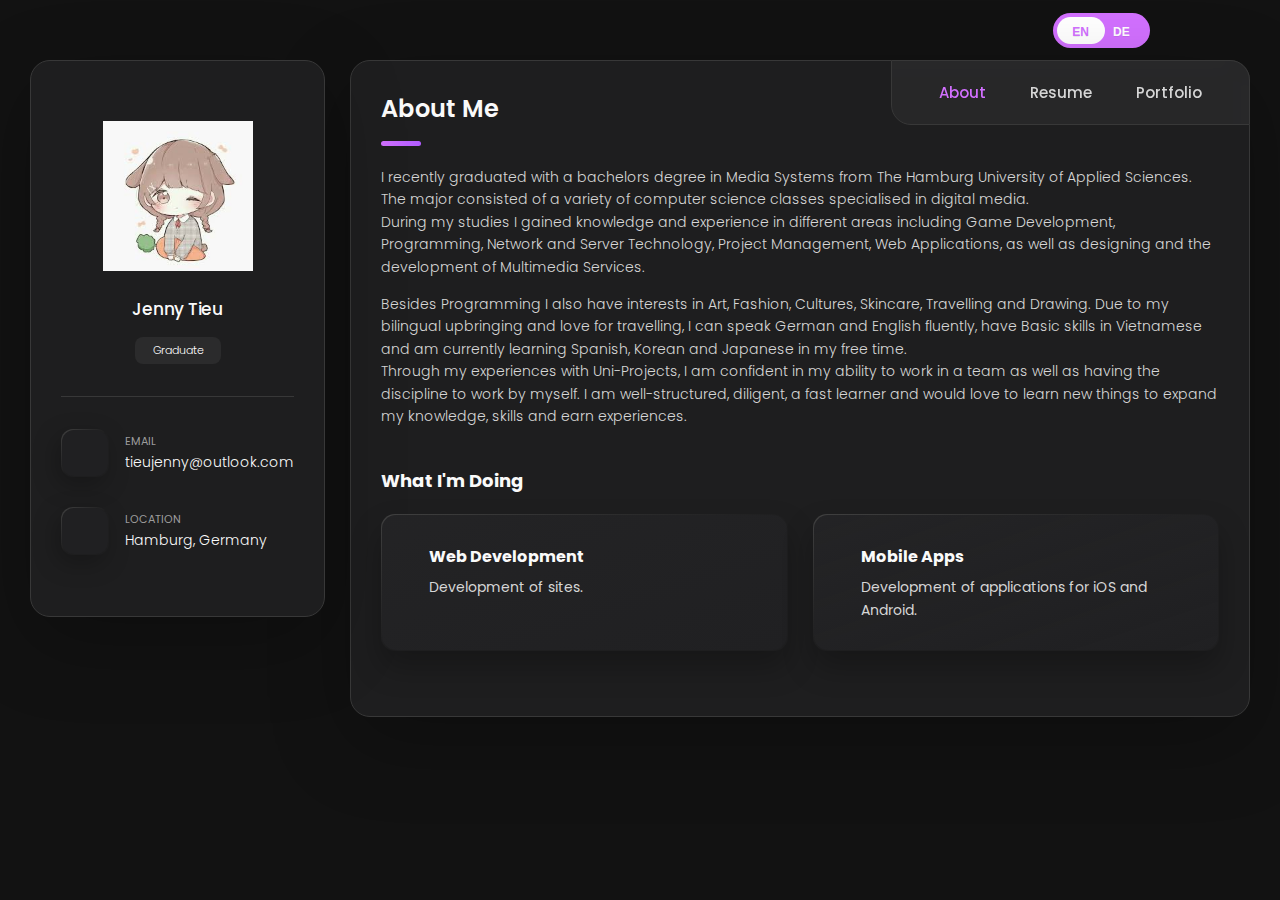
==== commit b91c9584: "experience" ====
--- a/index.html
+++ b/index.html
@@ -61,7 +61,8 @@
         <div class="info-content">
           <h1 class="name" title="Jenny Tieu">Jenny Tieu</h1>
 
-          <p class="title">N/A</p>
+          <p class="title" engText style="display: block;">Graduate</p>
+          <p class="title" deText style="display: none;">Absolvent</p>
         </div>
 
         <button class="info_more-btn" data-sidebar-btn>
@@ -193,7 +194,7 @@
             skills in Vietnamese and am currently learning Spanish, Korean and Japanese in my free time.<br>
             Through my experiences with Uni-Projects, I am confident in my ability to work in a team as well as having
             the discipline to work by myself. I am well-structured, diligent, a fast learner and would love to learn new
-            things to expand my knowledge and earn experiences.
+            things to expand my knowledge, skills and earn experiences.
           </p>
           <p deText style="display: none;">
             Neben dem Programmieren interessiere ich mich auch für Kunst, Mode, Kulturen, Hautpflege, Reisen und
@@ -202,7 +203,7 @@
             Koreanisch und Japanisch.<br>
             Durch meine Erfahrungen mit Uni-Projekten bin ich zuversichtlich, dass ich sowohl im Team arbeiten kann als
             auch die Disziplin habe, alleine zu arbeiten. Ich bin strukturiert, fleißig, lerne schnell und würde gerne
-            Neues lernen, um mein Wissen zu erweitern und Erfahrungen zu sammeln.
+            Neues lernen, um mein Wissen sowie meine Fähigkeiten zu erweitern und Erfahrungen zu sammeln.
           </p>
         </section>
 
@@ -370,23 +371,107 @@
 
             <li class="timeline-item">
 
-              <h4 class="h4 timeline-item-title">Student</h4>
-
-              <span>? — Present</span>
+              <h4 class="h4 timeline-item-title" engText style="display: block;">Graduate</h4>
+              <h4 class="h4 timeline-item-title" deText style="display: none;">Absolvent</h4>
+
+              <span>2024</span>
 
               <p class="timeline-text" engText style="display: block;">
-                I currently don't have any work experience besides having worked in retail for 1 1/2 years before
-                starting my studies.
+                Through my Studies I have aquired experiences in working with different programming languages,
+                Frameworks, development environment, relational databases and tools such as:<br><br>
+
+
               </p>
 
               <p class="timeline-text" deText style="display: none;">
-                Ich habe derzeit keine Berufserfahrung, außer dass ich vor Beginn meines Studiums 1 1/2 Jahre im
-                Einzelhandel gearbeitet habe.
+                Durch mein Studium habe ich Erfahrungen im Umgang mit verschiedenen Programmiersprachen,
+                Frameworks, Entwicklungsumgebungen, relationale Datenbanken und Tools gesammelt, wie: <br><br>
               </p>
 
             </li>
 
           </ol>
+          <ul class="experience-list">
+
+
+            
+
+            <li class="experience-item-l">
+
+              <img src="./assets/ex-img/c-sharp.png">
+
+            </li>
+            <li class="experience-item-l">
+
+              <img src="./assets/ex-img/c.png">
+
+            </li>
+            <li class="experience-item-l">
+
+              <img src="./assets/ex-img/java.png">
+
+            </li>
+            <li class="experience-item-l">
+
+              <img src="./assets/ex-img/JavaScript.png">
+
+            </li>
+
+            <li class="experience-item-l">
+
+              <img src="./assets/ex-img/HTML.png">
+
+            </li>
+            <li class="experience-item-l">
+
+              <img src="./assets/ex-img/CSS.png">
+
+            </li>
+            
+            <li class="experience-item-l">
+
+              <img src="./assets/ex-img/node.png">
+
+            </li>
+            
+            
+            <li class="experience-item-l">
+
+              <img src="./assets/ex-img/mysql.png">
+
+            </li>
+
+            <li class="experience-item-l">
+
+              <img src="./assets/ex-img/new-php-logo.png">
+
+            </li>
+            <li class="experience-item-l">
+
+              <img src="./assets/ex-img/python.png">
+
+            </li>
+            <li class="experience-item-l">
+
+              <img src="./assets/ex-img/react-native.png">
+
+            </li>
+            <li class="experience-item-l">
+
+              <img src="./assets/ex-img/reactjs.png">
+
+            </li>
+            <li class="experience-item-l">
+
+              <img src="./assets/ex-img/Android_Studio.png">
+
+            </li>
+
+            <li class="experience-item-l">
+
+              <img src="./assets/ex-img/expo.png">
+
+            </li>
 
         </section>
 
@@ -645,6 +730,8 @@
           <br>
           <p engText style="display: block;"><b>Project type:</b><br> Private-Project</p>
           <p deText style="display: none;"><b>Projektart:</b><br> Privates Projekt</p><br>
+          <p engText style="display: block;"><b>Year:</b><br> 2024</p>
+          <p deText style="display: none;"><b>Jahr:</b><br> 2024</p><br>
           <p engText style="display: block;"><b>Description:</b> <br>Coming soon</p>
           <p deText style="display: none;"><b>Beschreibung:</b> <br>Demnächst</p>
 
@@ -658,7 +745,7 @@
         </div>
       </div>
       <div class="modal-footer">
-        <a href="https://github.com/JennyTieu/Hanxi">click here to see the code</a>
+        <a href="https://github.com/JennyTieu/Hanxi">GitHub Link</a>
       </div>
     </div>
 
@@ -680,20 +767,22 @@
           <br>
           <p engText style="display: block;"><b>Project type:</b><br> Private-Project</p>
           <p deText style="display: none;"><b>Projektart:</b><br> Privates Projekt</p><br>
+          <p engText style="display: block;"><b>Year:</b><br> 2024</p>
+          <p deText style="display: none;"><b>Jahr:</b><br> 2024</p><br>
           <p engText style="display: block;"><b>Description:</b> <br>Coming soon</p>
           <p deText style="display: none;"><b>Beschreibung:</b> <br>Demnächst</p>
 
           <br>
           <p engText style="display: block;"><b>Implemented with:</b> <br>Visual Studio Coder, Expo CLI, React Native,
             JavaScript, Node.js</p>
-          <p deText style="display: none;"><b>Umsetzung mit:</b> <br>Visual Studio Coder, Expo CLI, React Native,
+          <p deText style="display: none;"><b>Umsetzung mit:</b> <br>Visual Studio Code, Expo CLI, React Native,
             JavaScript, Node.js</p><br>
           <img class="portfolio-image" src="" alt="">
 
         </div>
       </div>
       <div class="modal-footer">
-        <a href="#">click here to see the code</a>
+        <a href="#">GitHub Link</a>
       </div>
     </div>
 
@@ -715,6 +804,8 @@
           <br>
           <p engText style="display: block;"><b>Project type:</b><br> Uni-Project</p>
           <p deText style="display: none;"><b>Projektart:</b><br> Uni-Projekt</p><br>
+          <p engText style="display: block;"><b>Year:</b><br> 2022</p>
+          <p deText style="display: none;"><b>Jahr:</b><br> 2022</p><br>
           <p engText style="display: block;"><b>Description:</b> <br>Lucky Cat is a website for figure collectors and
             was
             inspired by various Online shops and price comparison websites. With functions such as rating or saving your
@@ -742,7 +833,7 @@
         </div>
       </div>
       <div class="modal-footer">
-        <a href="https://github.com/JennyTieu/ProjektB">click here to see the code</a>
+        <a href="https://github.com/JennyTieu/ProjektB">GitHub Link</a>
       </div>
     </div>
 
@@ -764,6 +855,8 @@
           <br>
           <p engText style="display: block;"><b>Project type:</b><br> Uni-Project</p>
           <p deText style="display: none;"><b>Projektart:</b><br> Uni-Projekt</p><br>
+          <p engText style="display: block;"><b>Year:</b><br> 2021</p>
+          <p deText style="display: none;"><b>Jahr:</b><br> 2021</p><br>
           <p engText style="display: block;"><b>Description:</b> <br>RAWr is a drawing reference app for Android. The
             app is
             designed to make it easier for artists to organize drawing references that are
@@ -782,7 +875,7 @@
         </div>
       </div>
       <div class="modal-footer">
-        <a href="https://github.com/JennyTieu/RAWr">click here to see the code</a>
+        <a href="https://github.com/JennyTieu/RAWr">GitHub Link</a>
       </div>
     </div>
 
@@ -804,6 +897,8 @@
           <br>
           <p engText style="display: block;"><b>Project type:</b><br> Uni-Project</p>
           <p deText style="display: none;"><b>Projektart:</b><br> Uni-Projekt</p><br>
+          <p engText style="display: block;"><b>Year:</b><br> 2022</p>
+          <p deText style="display: none;"><b>Jahr:</b><br> 2022</p><br>
           <p engText style="display: block;"><b>Description:</b> <br>Frogger is a social media based app for Android.
             The app
             was inspired by apps like Twitter and Facebook.</p>
@@ -815,7 +910,7 @@
           <p engText style="display: block;"><b>Implemented with:</b> <br>Visual Studio Coder, Expo CLI, React Native,
             JavaScript,
             Node.js</p>
-          <p deText style="display: none;"><b>Umsetzung mit:</b> <br>Visual Studio Coder, Expo CLI, React Native,
+          <p deText style="display: none;"><b>Umsetzung mit:</b> <br>Visual Studio Code, Expo CLI, React Native,
             JavaScript,
             Node.js</p><br>
           <img class="portfolio-image" src="./assets/images/FroggerScreens.png" alt="">
@@ -823,7 +918,7 @@
         </div>
       </div>
       <div class="modal-footer">
-        <a href="https://github.com/JennyTieu/Frogger">click here to see the code</a>
+        <a href="https://github.com/JennyTieu/Frogger">GitHub Link</a>
       </div>
     </div>
 
--- a/assets/css/style.css
+++ b/assets/css/style.css
@@ -42,7 +42,7 @@
     --single-container: hsl(0deg 0% 93.06%);
     /*container color of job title*/
     --icon-container: #EAE6EE;
-    --main-content-container: hsla(0, 0%, 100%, 0.856);
+    --main-content-container: hsla(0, 0%, 100%);
     /*background of big containers*/
     --background-color: #DEE4EB;
     /*background*/
@@ -1225,6 +1225,42 @@
     line-height: 1.6;
 }
 
+/* Experience */
+.experience-list {
+    gap: 20px;
+    display: grid;
+    grid-template-columns: 1fr;
+}
+
+.experience-item-l {
+    position: relative;
+    background: var(--border-gradient-container);
+    padding: 20px;
+    border-radius: 14px;
+    box-shadow: var(--shadow-2);
+    z-index: 1;
+    width: 100%;
+    align-content: center;
+}
+
+.experience-item-l img{
+    padding: 10px;
+    width:100%;
+    height: 225px;
+    object-fit: contain;
+}
+
+.experience-item-l::before {
+    content: "";
+    position: absolute;
+    inset: 1px;
+    background: var(--bg-gradient-container);
+    border-radius: inherit;
+    z-index: -1;
+}
+
+
+
 
 /**
    * skills 
@@ -2002,7 +2038,13 @@
         min-width: calc(33.33% - 35px);
     }
 
-
+    .experience-item {
+        display: flex;
+        justify-content: flex-start;
+        align-items: flex-start;
+        gap: 18px;
+        padding: 30px;
+    }
 
     /**
      * #RESUME
@@ -2313,6 +2355,10 @@
         min-width: calc(25% - 38px);
     }
 
+    .experience-list {
+        grid-template-columns: 1fr 1fr 1fr;
+        gap: 20px 25px;
+    }
 
 
     /**
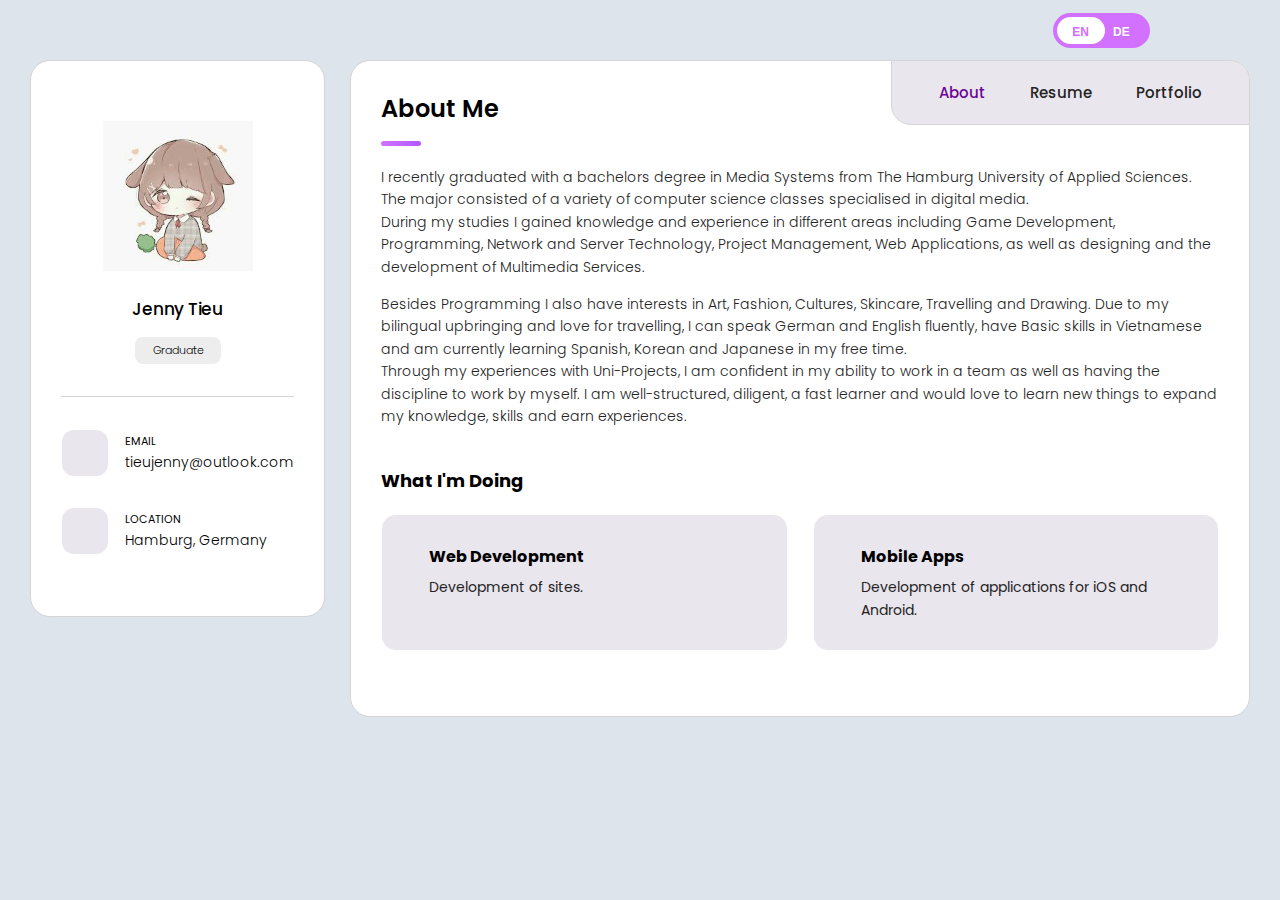
==== commit 84421f16: "main color" ====
--- a/index.html
+++ b/index.html
@@ -1,5 +1,5 @@
 <!DOCTYPE html>
-<html lang="en" class="dark">
+<html lang="en" class="light">
 
 <head>
   <meta charset="UTF-8">
@@ -389,103 +389,106 @@
               </p>
 
             </li>
-
+            
           </ol>
-          <ul class="experience-list">
-
-
-            
-
-            <li class="experience-item-l">
-
-              <img src="./assets/ex-img/c-sharp.png">
-
-            </li>
-            <li class="experience-item-l">
-
-              <img src="./assets/ex-img/c.png">
-
-            </li>
-            <li class="experience-item-l">
-
-              <img src="./assets/ex-img/java.png">
-
-            </li>
-            <li class="experience-item-l">
-
-              <img src="./assets/ex-img/JavaScript.png">
-
-            </li>
-
-            <li class="experience-item-l">
-
-              <img src="./assets/ex-img/HTML.png">
-
-            </li>
-            <li class="experience-item-l">
-
-              <img src="./assets/ex-img/CSS.png">
-
-            </li>
-            
-            <li class="experience-item-l">
-
-              <img src="./assets/ex-img/node.png">
-
-            </li>
-            
-            
-            <li class="experience-item-l">
-
-              <img src="./assets/ex-img/mysql.png">
-
-            </li>
-
-            <li class="experience-item-l">
-
-              <img src="./assets/ex-img/new-php-logo.png">
-
-            </li>
-            <li class="experience-item-l">
-
-              <img src="./assets/ex-img/python.png">
-
-            </li>
-            <li class="experience-item-l">
-
-              <img src="./assets/ex-img/react-native.png">
-
-            </li>
-            <li class="experience-item-l">
-
-              <img src="./assets/ex-img/reactjs.png">
-
-            </li>
-            <li class="experience-item-l">
-
-              <img src="./assets/ex-img/Android_Studio.png">
-
-            </li>
-
-            <li class="experience-item-l">
-
-              <img src="./assets/ex-img/expo.png">
-
-            </li>
-
+          
+            <ul class="experience-list">
+
+
+
+
+              <li class="experience-item-l">
+
+                <img src="./assets/ex-img/c-sharp.png">
+
+              </li>
+              <li class="experience-item-l">
+
+                <img src="./assets/ex-img/c.png">
+
+              </li>
+              <li class="experience-item-l">
+
+                <img src="./assets/ex-img/java.png">
+
+              </li>
+              <li class="experience-item-l">
+
+                <img src="./assets/ex-img/python.png">
+
+              </li>
+              <li class="experience-item-l">
+
+                <img src="./assets/ex-img/JavaScript.png">
+
+              </li>
+
+              <li class="experience-item-l">
+
+                <img src="./assets/ex-img/HTML.png">
+
+              </li>
+              <li class="experience-item-l">
+
+                <img src="./assets/ex-img/CSS.png">
+
+              </li>
+
+              <li class="experience-item-l">
+
+                <img src="./assets/ex-img/node.png">
+
+              </li>
+
+
+              <li class="experience-item-l">
+
+                <img src="./assets/ex-img/mysql.png">
+
+              </li>
+
+              <li class="experience-item-l">
+
+                <img src="./assets/ex-img/new-php-logo.png">
+
+              </li>
+              
+              <li class="experience-item-l">
+
+                <img src="./assets/ex-img/react-native.png">
+
+              </li>
+              <li class="experience-item-l">
+
+                <img src="./assets/ex-img/reactjs.png">
+
+              </li>
+              <li class="experience-item-l">
+
+                <img src="./assets/ex-img/Android_Studio.png">
+
+              </li>
+
+              <li class="experience-item-l">
+
+                <img src="./assets/ex-img/expo.png">
+
+              </li>
+            </ul>
+        
         </section>
 
         <section class="skill">
 
-          <h3 class="h3 skills-title" engText style="display: block;">My skills</h3>
-          <h3 class="h3 skills-title" deText style="display: none;">Meine Skills</h3>
+          <h3 class="h3 skills-title" engText style="display: block;">My soft-skills</h3>
+          <h3 class="h3 skills-title" deText style="display: none;">Meine Soft-Skills</h3>
 
           <ul class="skills-list content-card">
 
             <li class="skills-item">
 
               <div class="title-wrapper">
-                <h5 class="h5">Something</h5>
+                <h5 class="h5">Problem-Solving</h5>
                 <data value="80">80%</data>
               </div>
 
@@ -498,12 +501,12 @@
             <li class="skills-item">
 
               <div class="title-wrapper">
-                <h5 class="h5">Graphic design</h5>
-                <data value="70">70%</data>
+                <h5 class="h5">Time-Management</h5>
+                <data value="1000">100%</data>
               </div>
 
               <div class="skill-progress-bg">
-                <div class="skill-progress-fill" style="width: 70%;"></div>
+                <div class="skill-progress-fill" style="width: 100%;"></div>
               </div>
 
             </li>
@@ -511,7 +514,7 @@
             <li class="skills-item">
 
               <div class="title-wrapper">
-                <h5 class="h5">Branding</h5>
+                <h5 class="h5">Adaptability</h5>
                 <data value="90">90%</data>
               </div>
 
@@ -524,16 +527,56 @@
             <li class="skills-item">
 
               <div class="title-wrapper">
-                <h5 class="h5">WordPress</h5>
-                <data value="50">50%</data>
+                <h5 class="h5">Communication</h5>
+                <data value="70">70%</data>
               </div>
 
               <div class="skill-progress-bg">
-                <div class="skill-progress-fill" style="width: 50%;"></div>
-              </div>
-
-            </li>
-
+                <div class="skill-progress-fill" style="width: 70%"></div>
+              </div>
+
+            </li>
+
+            <li class="skills-item">
+
+              <div class="title-wrapper">
+                <h5 class="h5">Creativity</h5>
+                <data value="90">90%</data>
+              </div>
+
+              <div class="skill-progress-bg">
+                <div class="skill-progress-fill" style="width: 90%;"></div>
+              </div>
+
+            </li>
+
+            <li class="skills-item">
+
+              <div class="title-wrapper">
+                <h5 class="h5">Team Work</h5>
+                <data value="80">80%</data>
+              </div>
+
+              <div class="skill-progress-bg">
+                <div class="skill-progress-fill" style="width: 80%;"></div>
+              </div>
+
+            </li>
+
+            <li class="skills-item">
+
+              <div class="title-wrapper">
+                <h5 class="h5">Organization</h5>
+                <data value="200">100%</data>
+              </div>
+
+              <div class="skill-progress-bg">
+                <div class="skill-progress-fill" style="width: 100%;"></div>
+              </div>
+
+            </li>
+
+            
           </ul>
 
         </section>
--- a/assets/css/style.css
+++ b/assets/css/style.css
@@ -34,7 +34,7 @@
     --hover-highlight: linear-gradient(135deg, hsl(306.52deg 63.8% 91.71% / 25.1%) 0%, hsl(290.77deg 100% 83.01% / 0%) 59.86%), hsl(295.49deg 27.08% 91.56%);
     --border-gradient-container: 0;
     --text-gradient: linear-gradient(to right, hsl(281, 100%, 72%), hsl(271, 100%, 68%));
-
+    --project-color: #EAE6EE;
     /* solid */
     --navbarcolor: #EAE6EE;
     --jet: hsl(281deg 3% 83.11%);
@@ -125,7 +125,7 @@
     --text-gradient: linear-gradient(to right,
             hsl(281, 100%, 72%),
             hsl(271, 100%, 68%));
-
+    --project-color: hsl(0, 0%, 7%);
     /* solid */
     --navbarcolor: hsla(240, 1%, 17%, 0.75);
     --jet: hsl(0, 0%, 22%);
@@ -1229,13 +1229,13 @@
 .experience-list {
     gap: 20px;
     display: grid;
-    grid-template-columns: 1fr;
+    grid-template-columns: 1fr 1fr;
 }
 
 .experience-item-l {
     position: relative;
     background: var(--border-gradient-container);
-    padding: 20px;
+    padding: 10px;
     border-radius: 14px;
     box-shadow: var(--shadow-2);
     z-index: 1;
@@ -1246,7 +1246,7 @@
 .experience-item-l img{
     padding: 10px;
     width:100%;
-    height: 225px;
+    height: 150px;
     object-fit: contain;
 }
 
@@ -1458,7 +1458,7 @@
 }
 
 .project-img img {
-    background-color: var(--background-color);
+    background-color: var(--project-color);
     width: 100%;
     height: 200px;
     object-fit: contain;
@@ -2356,7 +2356,7 @@
     }
 
     .experience-list {
-        grid-template-columns: 1fr 1fr 1fr;
+        grid-template-columns: 1fr 1fr 1fr 1fr;
         gap: 20px 25px;
     }
 
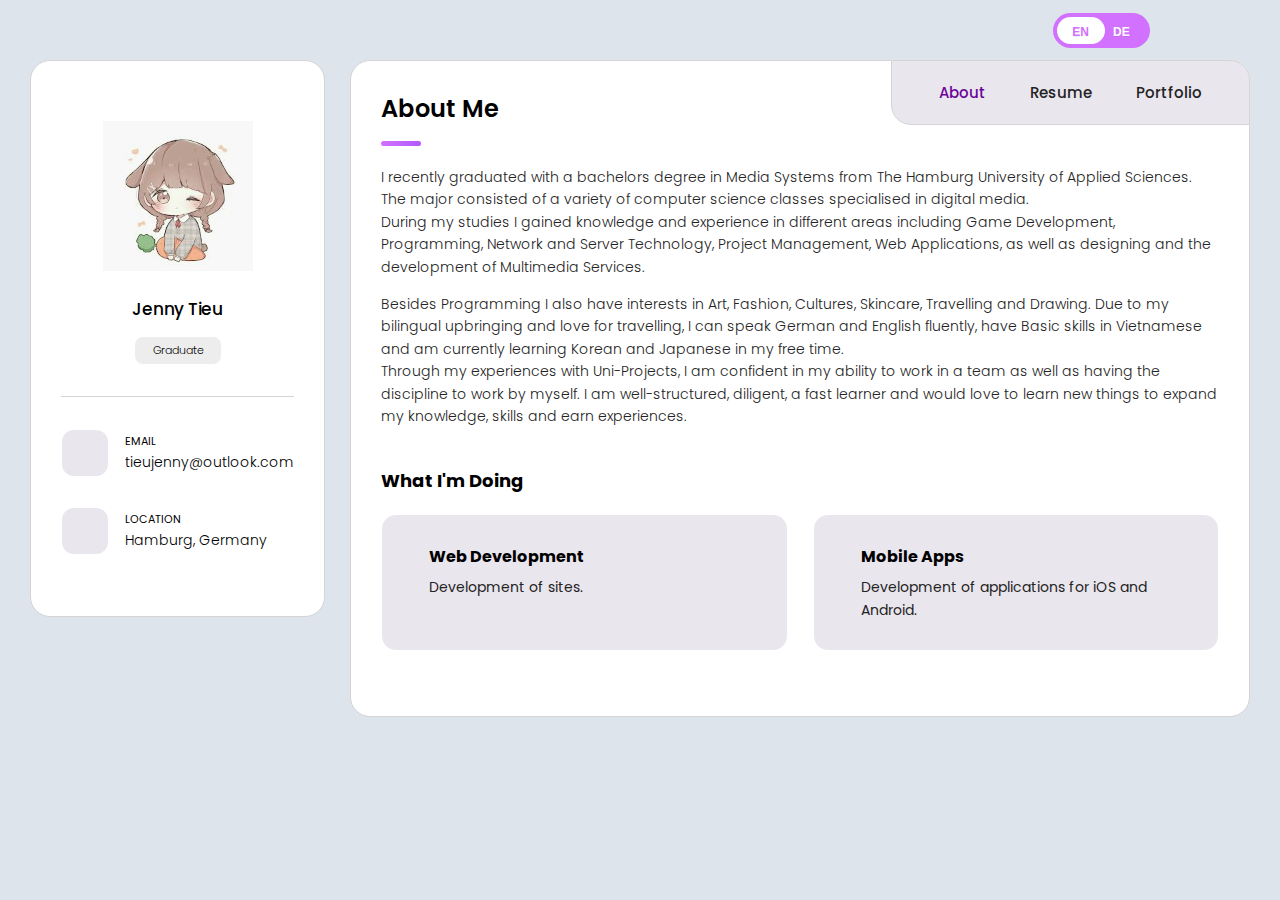
==== commit db2fe36f: "resume changes" ====
--- a/index.html
+++ b/index.html
@@ -191,7 +191,7 @@
           <p engText style="display: block;">
             Besides Programming I also have interests in Art, Fashion, Cultures, Skincare, Travelling and Drawing. Due
             to my bilingual upbringing and love for travelling, I can speak German and English fluently, have Basic
-            skills in Vietnamese and am currently learning Spanish, Korean and Japanese in my free time.<br>
+            skills in Vietnamese and am currently learning Korean and Japanese in my free time.<br>
             Through my experiences with Uni-Projects, I am confident in my ability to work in a team as well as having
             the discipline to work by myself. I am well-structured, diligent, a fast learner and would love to learn new
             things to expand my knowledge, skills and earn experiences.
@@ -199,11 +199,11 @@
           <p deText style="display: none;">
             Neben dem Programmieren interessiere ich mich auch für Kunst, Mode, Kulturen, Hautpflege, Reisen und
             Zeichnen. Aufgrund meiner zweisprachigen Erziehung und meiner Liebe zum Reisen spreche ich fließend Deutsch
-            und Englisch, verfüge über Grundkenntnisse in Vietnamesisch und lerne derzeit in meiner Freizeit Spanisch,
+            und Englisch, verfüge über Grundkenntnisse in Vietnamesisch und lerne derzeit in meiner Freizeit
             Koreanisch und Japanisch.<br>
             Durch meine Erfahrungen mit Uni-Projekten bin ich zuversichtlich, dass ich sowohl im Team arbeiten kann als
-            auch die Disziplin habe, alleine zu arbeiten. Ich bin strukturiert, fleißig, lerne schnell und würde gerne
-            Neues lernen, um mein Wissen sowie meine Fähigkeiten zu erweitern und Erfahrungen zu sammeln.
+            auch die Disziplin habe, alleine zu arbeiten. Ich bin strukturiert, fleißig, lerne schnell und lerne gerne
+            Neues, um mein Wissen sowie meine Fähigkeiten zu erweitern und Erfahrungen zu sammeln.
           </p>
         </section>
 
@@ -387,95 +387,92 @@
                 Durch mein Studium habe ich Erfahrungen im Umgang mit verschiedenen Programmiersprachen,
                 Frameworks, Entwicklungsumgebungen, relationale Datenbanken und Tools gesammelt, wie: <br><br>
               </p>
-
-            </li>
-            
+              <ul class="experience-list">
+
+                <li class="experience-item-l">
+
+                  <img src="./assets/ex-img/c-sharp.png">
+
+                </li>
+                <li class="experience-item-l">
+
+                  <img src="./assets/ex-img/c.png">
+
+                </li>
+                <li class="experience-item-l">
+
+                  <img src="./assets/ex-img/java.png">
+
+                </li>
+                <li class="experience-item-l">
+
+                  <img src="./assets/ex-img/python.png">
+
+                </li>
+                <li class="experience-item-l">
+
+                  <img src="./assets/ex-img/JavaScript.png">
+
+                </li>
+
+                <li class="experience-item-l">
+
+                  <img src="./assets/ex-img/HTML.png">
+
+                </li>
+                <li class="experience-item-l">
+
+                  <img src="./assets/ex-img/CSS.png">
+
+                </li>
+
+                <li class="experience-item-l">
+
+                  <img src="./assets/ex-img/node.png">
+
+                </li>
+
+
+                <li class="experience-item-l">
+
+                  <img src="./assets/ex-img/mysql.png">
+
+                </li>
+
+                <li class="experience-item-l">
+
+                  <img src="./assets/ex-img/new-php-logo.png">
+
+                </li>
+
+                <li class="experience-item-l">
+
+                  <img src="./assets/ex-img/react-native.png">
+
+                </li>
+                <li class="experience-item-l">
+
+                  <img src="./assets/ex-img/reactjs.png">
+
+                </li>
+                <li class="experience-item-l">
+
+                  <img src="./assets/ex-img/Android_Studio.png">
+
+                </li>
+
+                <li class="experience-item-l">
+
+                  <img src="./assets/ex-img/expo.png">
+
+                </li>
+            </li>
+
           </ol>
-          
-            <ul class="experience-list">
-
-
-
-
-              <li class="experience-item-l">
-
-                <img src="./assets/ex-img/c-sharp.png">
-
-              </li>
-              <li class="experience-item-l">
-
-                <img src="./assets/ex-img/c.png">
-
-              </li>
-              <li class="experience-item-l">
-
-                <img src="./assets/ex-img/java.png">
-
-              </li>
-              <li class="experience-item-l">
-
-                <img src="./assets/ex-img/python.png">
-
-              </li>
-              <li class="experience-item-l">
-
-                <img src="./assets/ex-img/JavaScript.png">
-
-              </li>
-
-              <li class="experience-item-l">
-
-                <img src="./assets/ex-img/HTML.png">
-
-              </li>
-              <li class="experience-item-l">
-
-                <img src="./assets/ex-img/CSS.png">
-
-              </li>
-
-              <li class="experience-item-l">
-
-                <img src="./assets/ex-img/node.png">
-
-              </li>
-
-
-              <li class="experience-item-l">
-
-                <img src="./assets/ex-img/mysql.png">
-
-              </li>
-
-              <li class="experience-item-l">
-
-                <img src="./assets/ex-img/new-php-logo.png">
-
-              </li>
-              
-              <li class="experience-item-l">
-
-                <img src="./assets/ex-img/react-native.png">
-
-              </li>
-              <li class="experience-item-l">
-
-                <img src="./assets/ex-img/reactjs.png">
-
-              </li>
-              <li class="experience-item-l">
-
-                <img src="./assets/ex-img/Android_Studio.png">
-
-              </li>
-
-              <li class="experience-item-l">
-
-                <img src="./assets/ex-img/expo.png">
-
-              </li>
-            </ul>
-        
+
+
+          </ul>
+
         </section>
 
         <section class="skill">
@@ -576,7 +573,7 @@
 
             </li>
 
-            
+
           </ul>
 
         </section>
--- a/assets/css/style.css
+++ b/assets/css/style.css
@@ -1246,7 +1246,7 @@
 .experience-item-l img{
     padding: 10px;
     width:100%;
-    height: 150px;
+    height: 130px;
     object-fit: contain;
 }
 
@@ -1257,6 +1257,7 @@
     background: var(--bg-gradient-container);
     border-radius: inherit;
     z-index: -1;
+    
 }
 
 
@@ -2068,6 +2069,8 @@
         margin-bottom: 25px;
     }
 
+    
+
 
 
     /**
@@ -2182,6 +2185,8 @@
     .modal-avatar-box img {
         width: 80px;
     }
+
+    
 
 
 
@@ -2531,6 +2536,11 @@
     .timeline-text {
         max-width: 700px;
     }
+
+    .experience-list {
+        max-width: 700px;
+    }
+    
 
 }
 
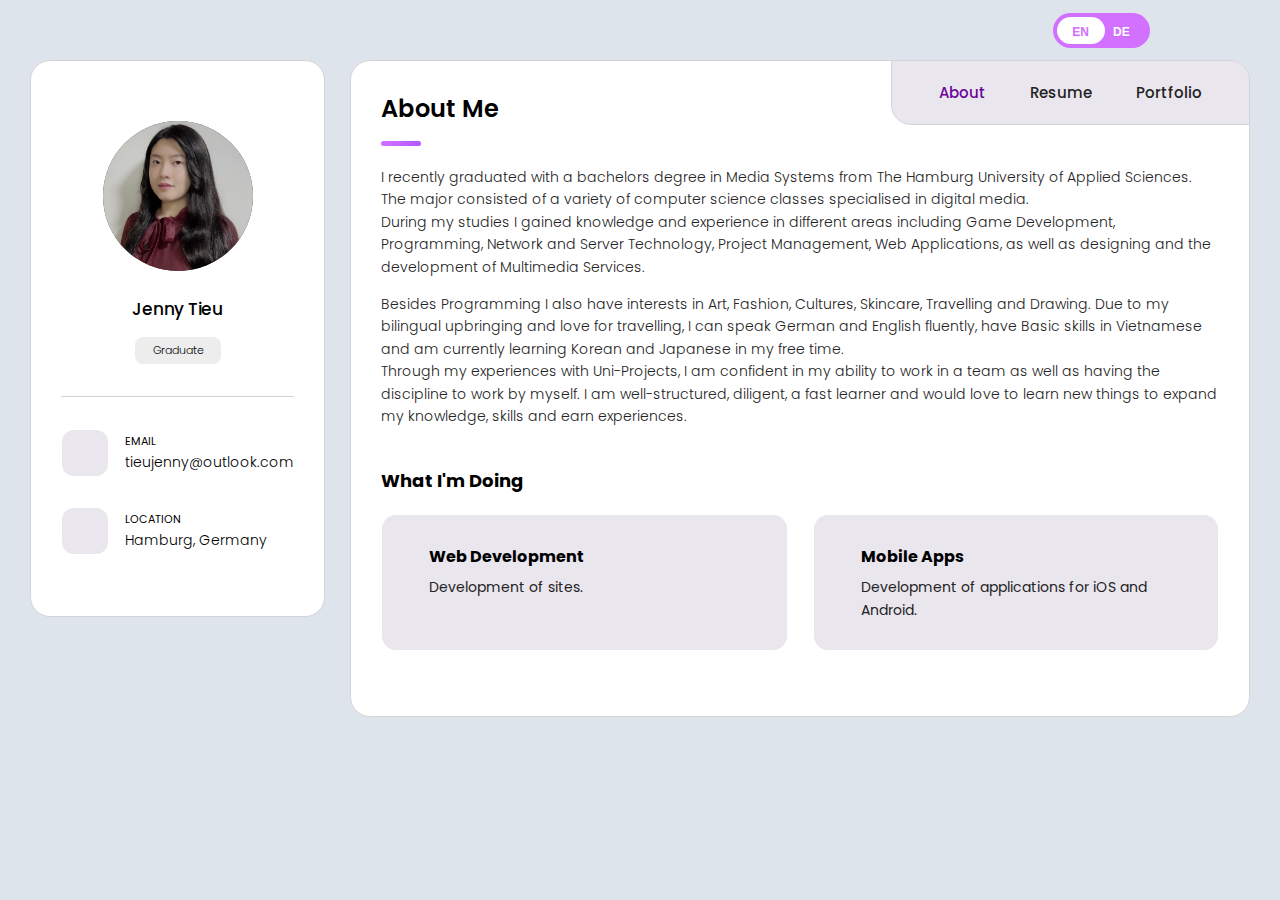
==== commit c7ce64c8: "profile pic" ====
--- a/index.html
+++ b/index.html
@@ -55,7 +55,7 @@
       <div class="sidebar-info">
 
         <figure class="avatar-box">
-          <img src="./assets/images/images.jpg" alt="Jenny Tieu" width="80">
+          <img src="./assets/images/profilepicsquare.jpg" alt="Jenny Tieu" width="80">
         </figure>
 
         <div class="info-content">
--- a/assets/css/style.css
+++ b/assets/css/style.css
@@ -671,7 +671,11 @@
 
 .avatar-box {
     background: var(--bg-gradient-onyx);
-    border-radius: 20px;
+    border-radius: 50%;
+}
+
+.avatar-box img{
+    border-radius: 50%;
 }
 
 .info-content .name {
@@ -1859,7 +1863,7 @@
     }
 
     .avatar-box {
-        border-radius: 30px;
+        border-radius: 50%;
     }
 
     .avatar-box img {
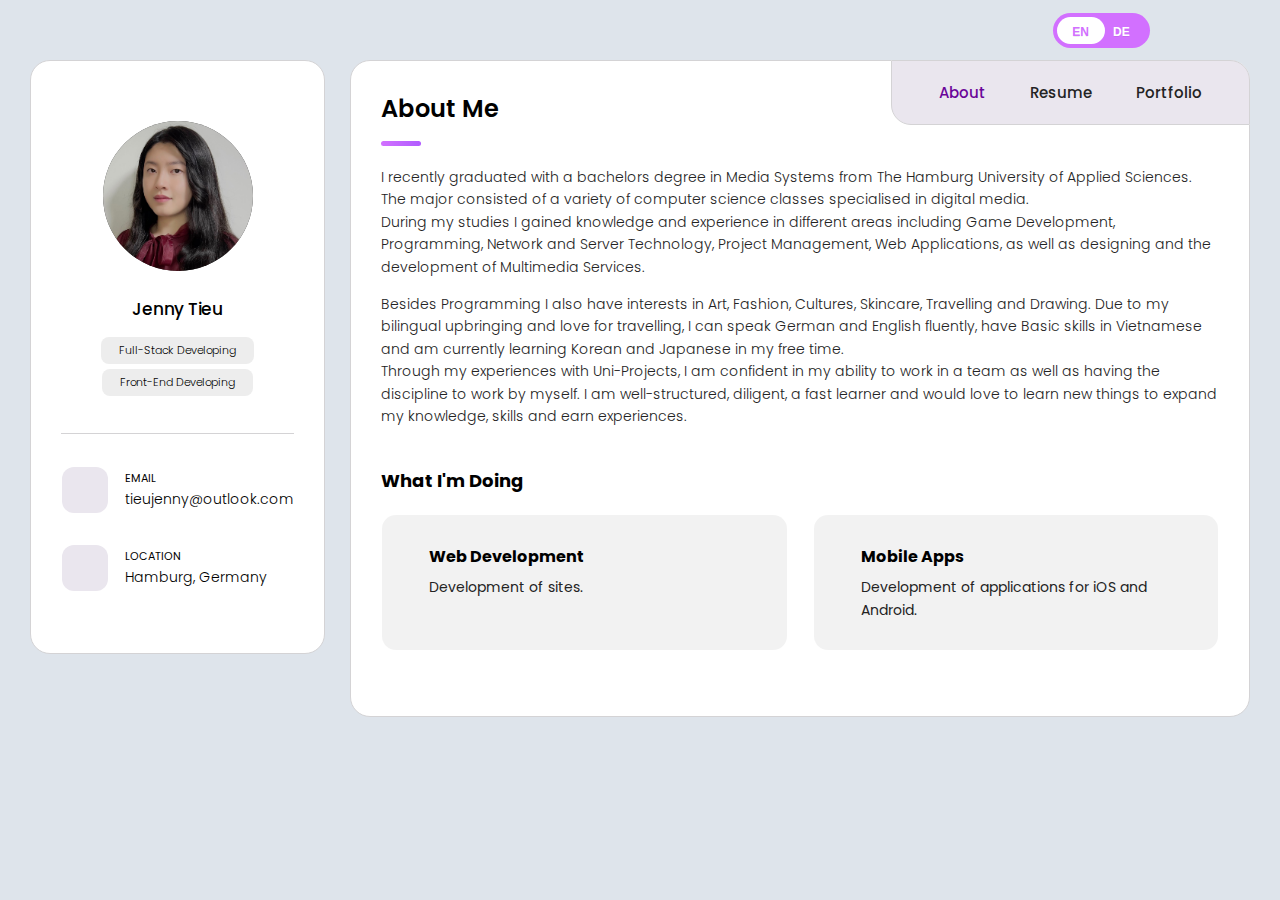
==== commit 7684b287: "corrected profile" ====
--- a/index.html
+++ b/index.html
@@ -61,8 +61,8 @@
         <div class="info-content">
           <h1 class="name" title="Jenny Tieu">Jenny Tieu</h1>
 
-          <p class="title" engText style="display: block;">Graduate</p>
-          <p class="title" deText style="display: none;">Absolvent</p>
+          <p class="title">Full-Stack Developing</p>
+          <p class="title">Front-End Developing</p>
         </div>
 
         <button class="info_more-btn" data-sidebar-btn>
@@ -308,24 +308,25 @@
               <span>2019 — 2024</span>
 
               <p class="timeline-text" engText style="display: block;">
-                Bachelor of Science (B.Sc.)<br>
-                • Major: Media Systems<br>
-                • Department: Medientechnik<br>
-                • Bachelor-Thesis: „Text-to-Image: Potentials and challenges for the commercial application of
-                Image generators“<br>
-                • Final Grade: 1.6 (good)
-
+                Bachelor of Science (B.Sc.)
               </p>
+              <ul class="education-list" engText style="display: block;">
+                <li>Major: Media Systems</li>
+                <li>Department: Medientechnik</li>
+                <li>Bachelor-Thesis: „Text-to-Image: Potentials and challenges for the commercial application of
+                  Image generators“</li>
+                <li>Final Grade: 1.6 (good)</li>
+              </ul>
               <p class="timeline-text" deText style="display: none;">
-                Bachelor of Science (B.Sc.)<br>
-                • Studiengang: Media Systems<br>
-                • Department: Medientechnik<br>
-                • Bachelor-Thesis: „Text-to-Image: Potenziale und Herausforderungen für die kommerzielle Anwendung von
-                Bildgeneratoren“<br>
-                • Abschlussnote: 1.6 (gut)
-
+                Bachelor of Science (B.Sc.)
               </p>
-
+              <ul class="education-list" deText style="display: none;">
+                <li>Studiengang: Media Systems</li>
+                <li>Department: Medientechnik</li>
+                <li>Bachelor-Thesis: „Text-to-Image: Potenziale und Herausforderungen für die kommerzielle Anwendung von
+                  Bildgeneratoren“</li>
+                <li>Abschlussnote: 1.6 (gut)</li>
+              </ul>
             </li>
 
 
@@ -336,19 +337,21 @@
               <span>2008 — 2016</span>
 
               <p class="timeline-text" engText style="display: block;">
-                state-recognized Catholic private school<br>
-                • School Profile: Art/ History<br>
-                • Advanced courses: Math, English<br>
-                • Final Grade: 1.8 (good)
+                state-recognized Catholic private school
               </p>
-
+              <ul class="education-list" engText style="display: block;">
+                <li>School Profile: Art/ History</li>
+                <li>Advanced courses: Math, English</li>
+                <li>Final Grade: 1.8 (good)</li>
+              </ul>
               <p class="timeline-text" deText style="display: none;">
-                staatlich anerkannte katholische Privatschule<br>
-                • Oberstufenprofil: Kunst/ Geschichte<br>
-                • Leistungskurse: Mathe, Englisch<br>
-                • Abiturnote: 1.8 (gut)
+                staatlich anerkannte katholische Privatschule
               </p>
-
+              <ul class="education-list" deText style="display: none;">
+                <li>Oberstufenprofil: Kunst/ Geschichte</li>
+                <li>Leistungskurse: Mathe, Englisch</li>
+                <li>Abiturnote: 1.8 (gut)</li>
+              </ul>
             </li>
 
           </ol>
@@ -371,8 +374,8 @@
 
             <li class="timeline-item">
 
-              <h4 class="h4 timeline-item-title" engText style="display: block;">Graduate</h4>
-              <h4 class="h4 timeline-item-title" deText style="display: none;">Absolvent</h4>
+              <h4 class="h4 timeline-item-title" engText style="display: block;">Graduation</h4>
+              <h4 class="h4 timeline-item-title" deText style="display: none;">Abschluss</h4>
 
               <span>2024</span>
 
@@ -389,11 +392,6 @@
               </p>
               <ul class="experience-list">
 
-                <li class="experience-item-l">
-
-                  <img src="./assets/ex-img/c-sharp.png">
-
-                </li>
                 <li class="experience-item-l">
 
                   <img src="./assets/ex-img/c.png">
--- a/assets/css/style.css
+++ b/assets/css/style.css
@@ -29,12 +29,12 @@
     --primary-color: #fff;
     --secondary-color: #333;
     --bg-gradient-onyx: linear-gradient(to bottom right, hsl(240, 1%, 25%) 3%, hsl(0, 0%, 19%) 97%);
-    --bg-gradient-container: #EAE6EE;
+    --bg-gradient-container: #f0f0f0d7;;
     --bg-gradient-hover: linear-gradient(to bottom right, hsl(281, 100%, 71%) 0%, hsla(36, 100%, 69%, 0) 50%);
     --hover-highlight: linear-gradient(135deg, hsl(306.52deg 63.8% 91.71% / 25.1%) 0%, hsl(290.77deg 100% 83.01% / 0%) 59.86%), hsl(295.49deg 27.08% 91.56%);
     --border-gradient-container: 0;
     --text-gradient: linear-gradient(to right, hsl(281, 100%, 72%), hsl(271, 100%, 68%));
-    --project-color: #EAE6EE;
+    --project-color: #f0f0f0d7;
     /* solid */
     --navbarcolor: #EAE6EE;
     --jet: hsl(281deg 3% 83.11%);
@@ -693,6 +693,7 @@
     font-weight: var(--fw-300);
     width: max-content;
     padding: 3px 12px;
+    margin-bottom: 5px;
     border-radius: 8px;
 }
 
@@ -908,7 +909,7 @@
     margin-bottom: 10px;
 }
 
-.service-icon-box img {
+.service-icon-box ion-icon {
     margin: auto;
 }
 
@@ -1227,6 +1228,14 @@
     color: var(--nav-text-color);
     font-weight: var(--fw-300);
     line-height: 1.6;
+}
+
+.education-list li{
+    list-style: disc;
+    color: var(--nav-text-color);
+    font-weight: var(--fw-300);
+    line-height: 1.6;
+    margin-left: 25px;
 }
 
 /* Experience */
@@ -1876,6 +1885,7 @@
 
     .info-content .title {
         padding: 5px 18px;
+        margin-bottom: 5px;
     }
 
     .info_more-btn {
@@ -2496,6 +2506,7 @@
 
     .info-content .title {
         margin: auto;
+        margin-bottom: 5px;
     }
 
     .info_more-btn {
@@ -2538,6 +2549,10 @@
        */
 
     .timeline-text {
+        max-width: 700px;
+    }
+
+    .education-list li{
         max-width: 700px;
     }
 
